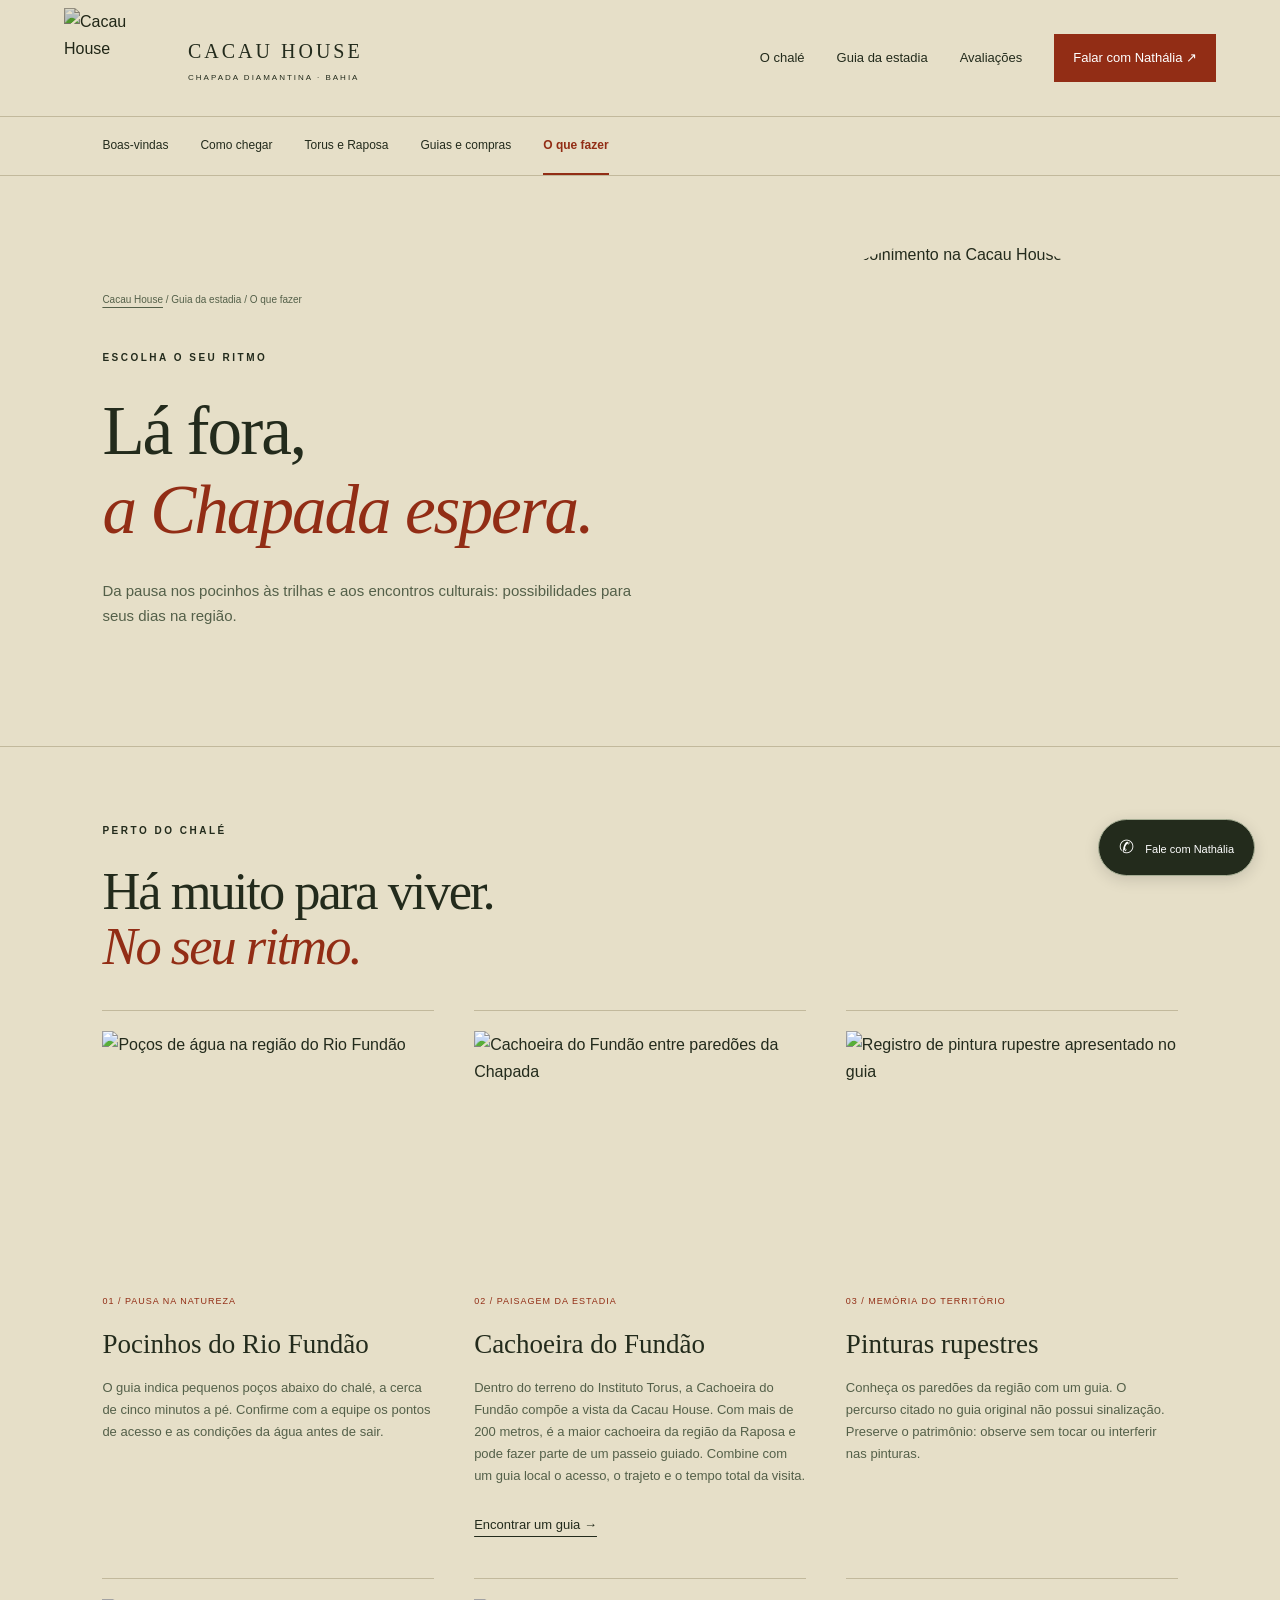
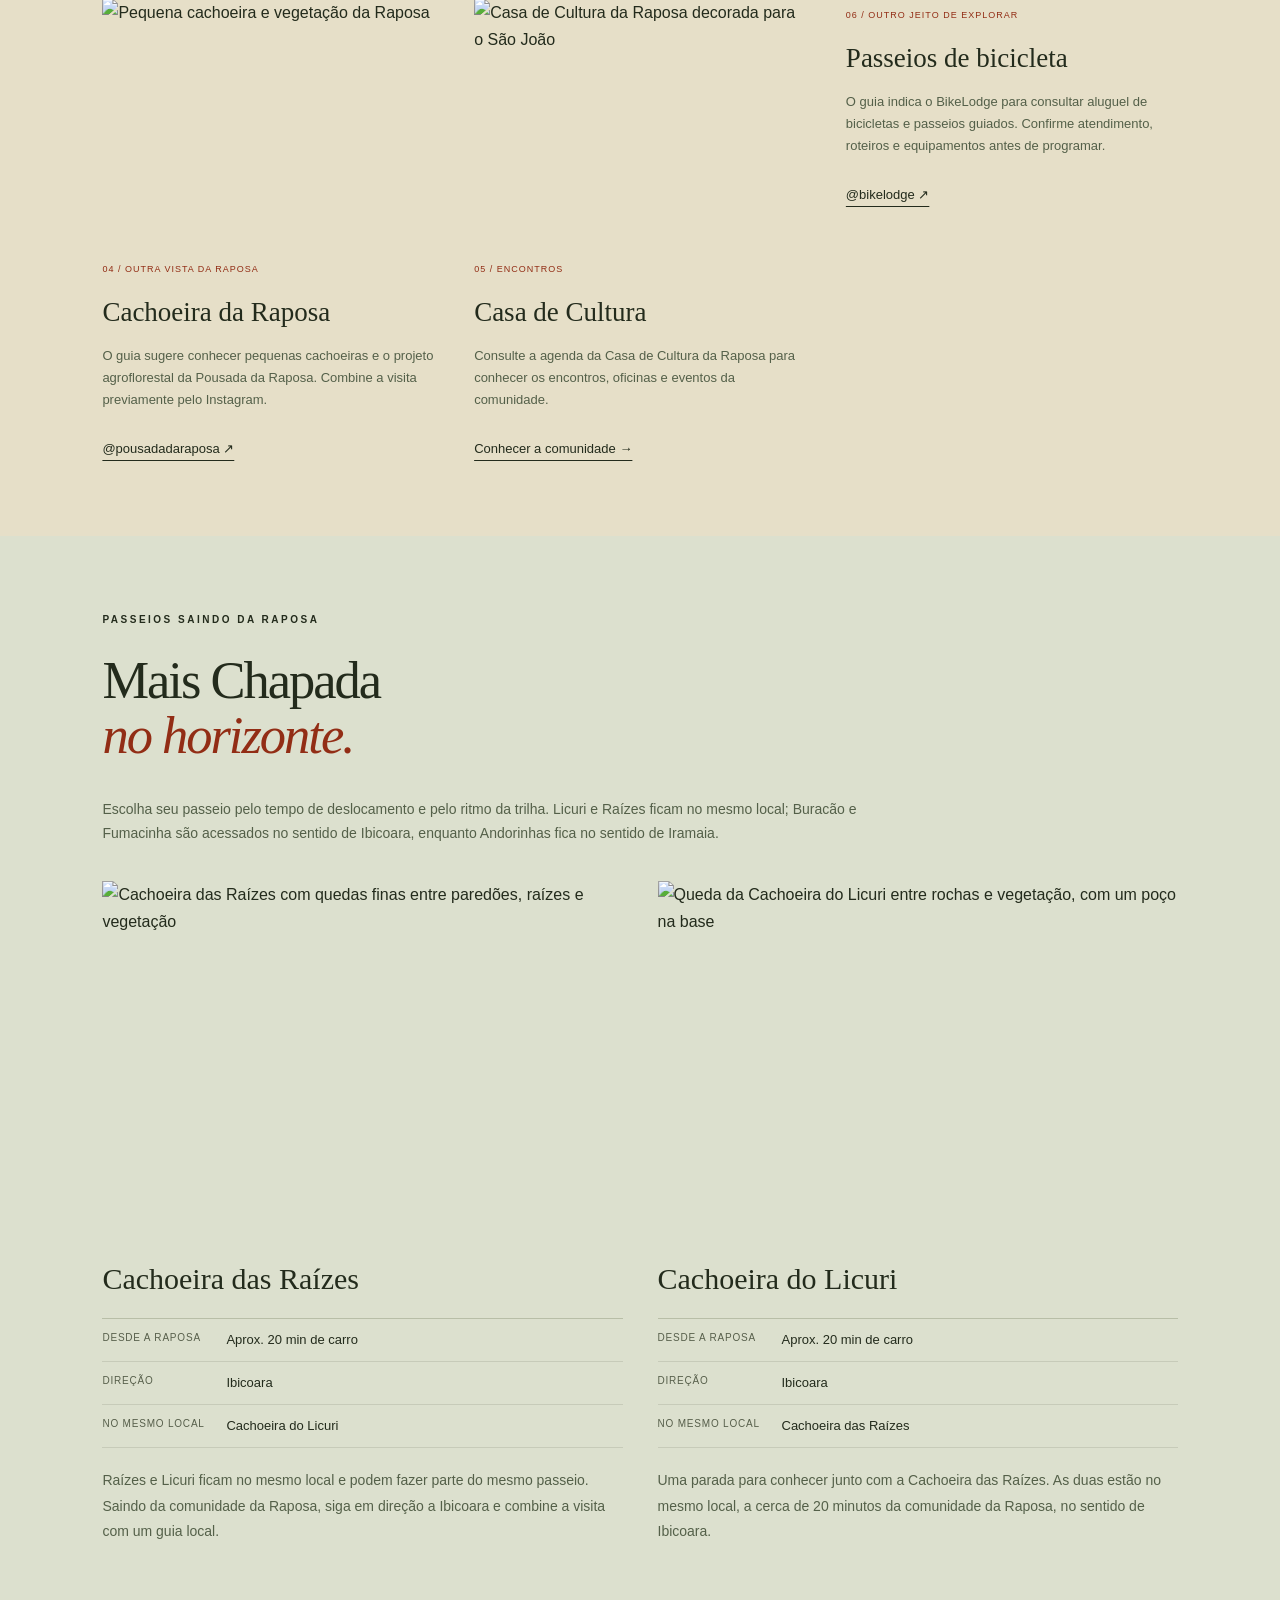
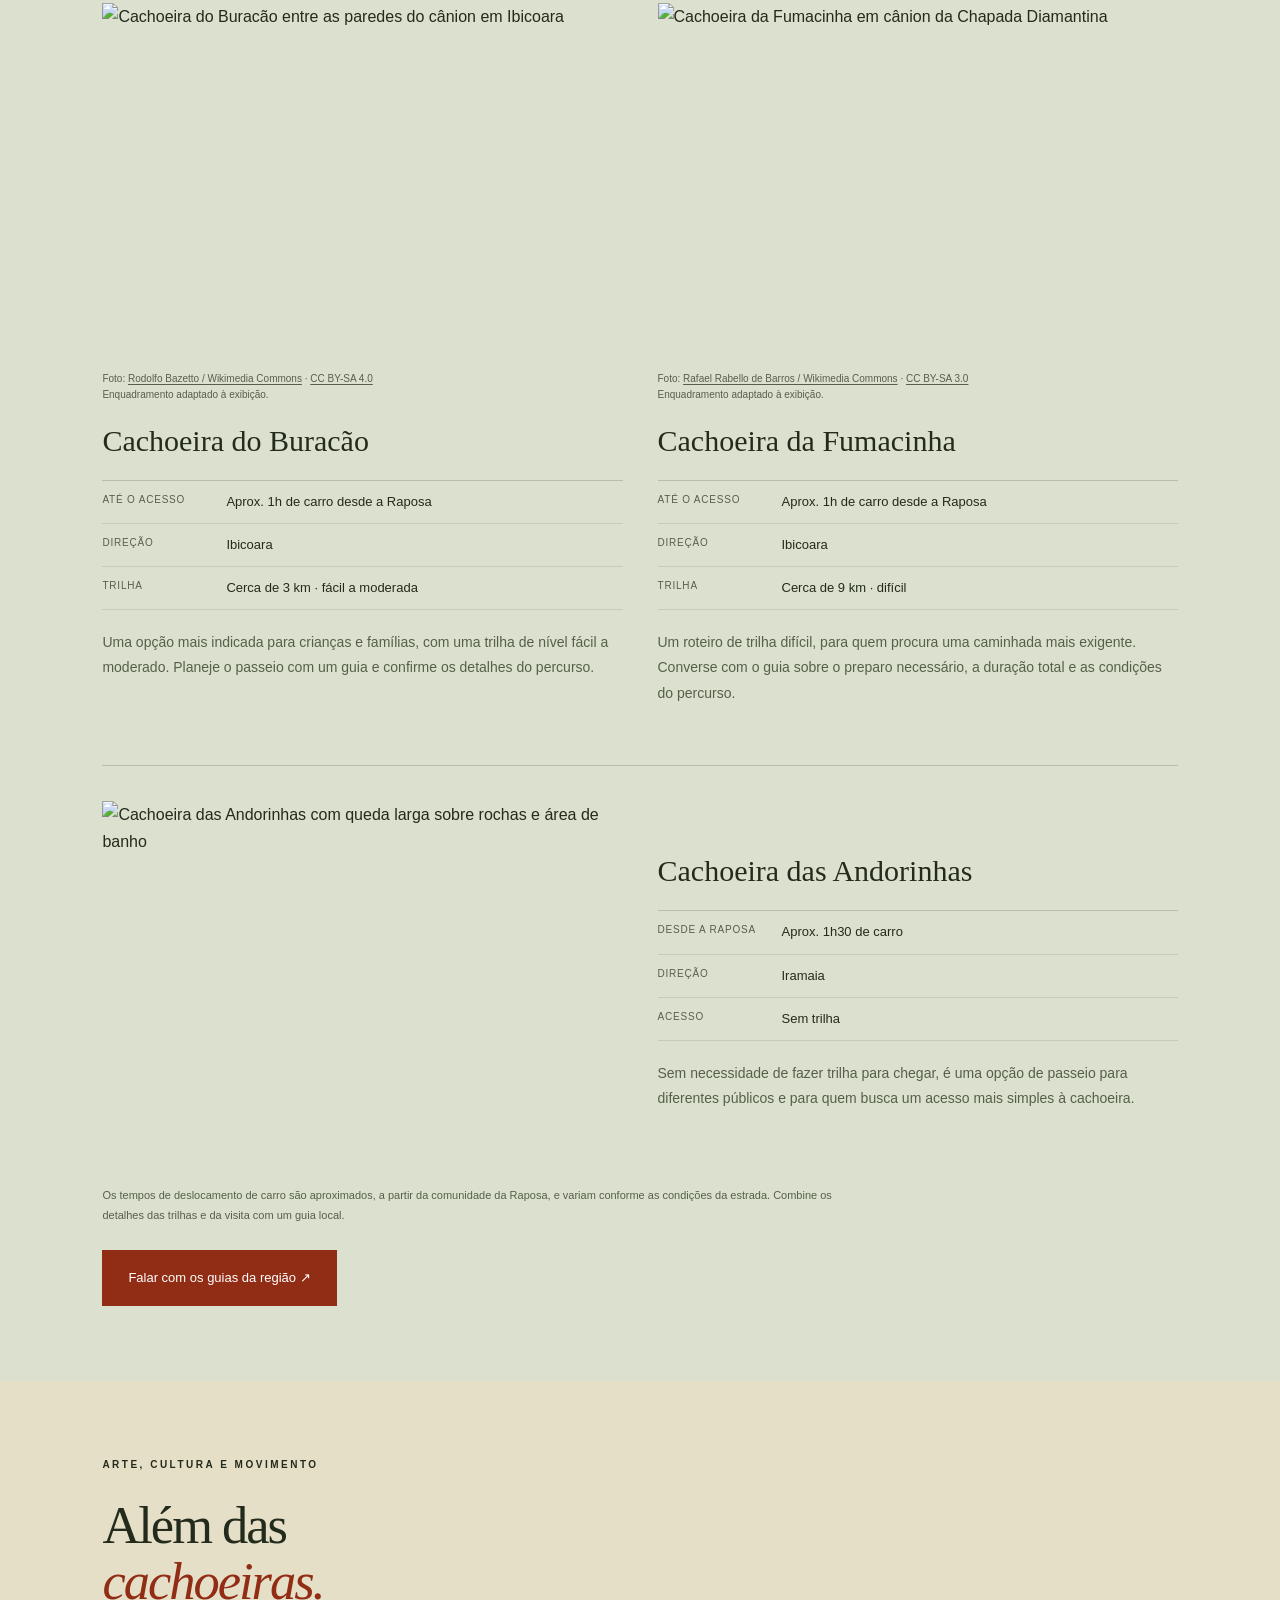
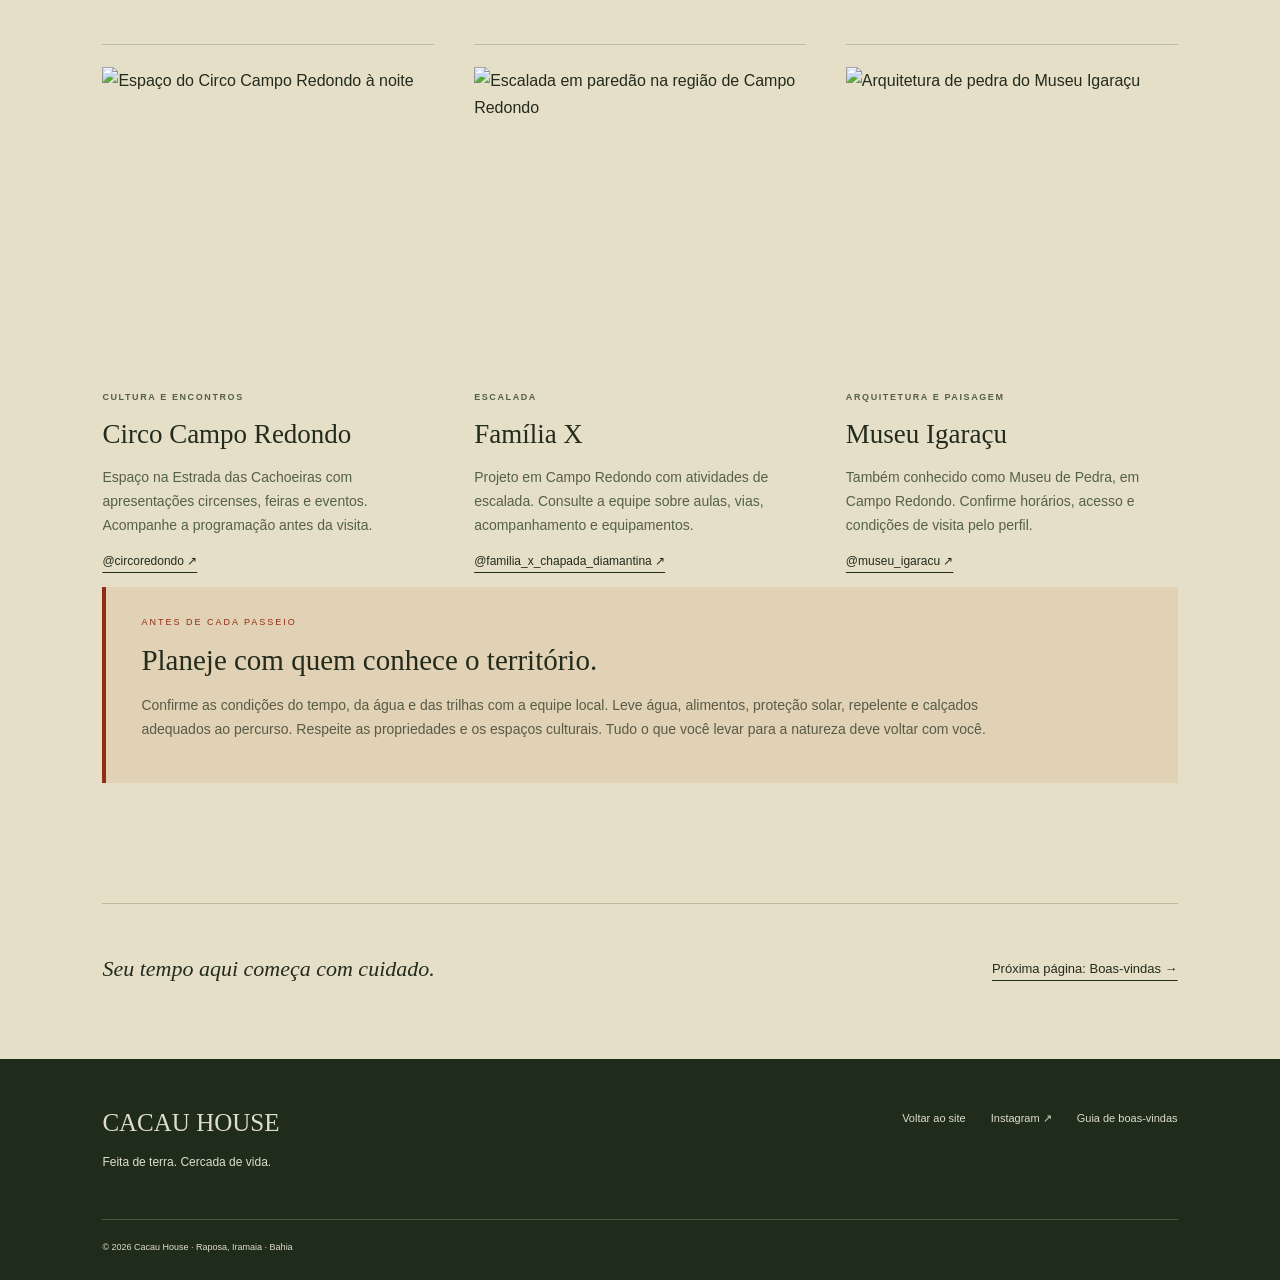
==== arredores.html @ e2e785f1 "Add files via upload" ====
<!doctype html><html lang="pt-BR"><head><meta charset="utf-8"><meta name="viewport" content="width=device-width,initial-scale=1"><meta name="theme-color" content="#202c1b"><meta name="description" content="Da pausa nos pocinhos às trilhas e aos encontros culturais: possibilidades para seus dias na região."><title>O que fazer · Guia Cacau House</title><link rel="icon" href="assets/logo.png"><link rel="stylesheet" href="style.css?v=14"><link rel="stylesheet" href="mobile.css?v=1"></head><body class="guide-page"><a class="skip" href="#conteudo">Pular para o conteúdo</a><header><a href="index.html" class="brand"><img src="assets/logo.png" alt="Cacau House"><span>CACAU HOUSE<small>CHAPADA DIAMANTINA · BAHIA</small></span></a><button class="menu" aria-label="Abrir menu" aria-expanded="false">☰</button><nav aria-label="Principal"><a href="index.html#chale">O chalé</a><a href="guia.html">Guia da estadia</a><a href="index.html#avaliacoes">Avaliações</a><a class="button small" href="https://wa.me/5511984110243" target="_blank" rel="noopener">Falar com Nathália ↗</a></nav></header><main id="conteudo"><div class="guide-tabs" aria-label="Páginas do guia"><nav aria-label="Guia de boas-vindas"><a href="guia.html">Boas-vindas</a><a href="como-chegar.html">Como chegar</a><a href="torus-e-raposa.html">Torus e Raposa</a><a href="contatos.html">Guias e compras</a><a href="arredores.html" aria-current="page">O que fazer</a></nav></div><section class="guide-hero with-photo"><div><a class="breadcrumb" href="index.html">Cacau House</a><span class="breadcrumb"> / Guia da estadia / O que fazer</span><p class="eyebrow">ESCOLHA O SEU RITMO</p><h1>Lá fora,<br><em>a Chapada espera.</em></h1><p class="guide-lead">Da pausa nos pocinhos às trilhas e aos encontros culturais: possibilidades para seus dias na região.</p></div><div class="guide-hero-photo"><img src="assets/landscape.jpg" alt="Paisagem e acolhimento na Cacau House"></div></section><section class="guide-section"><p class="eyebrow">PERTO DO CHALÉ</p><h2>Há muito para viver.<br><em>No seu ritmo.</em></h2><div class="guide-grid three"><article class="outing"><img class="card-photo" src="assets/pocinhos.jpg" alt="Poços de água na região do Rio Fundão" loading="lazy"><span>01 / PAUSA NA NATUREZA</span><h3>Pocinhos do Rio Fundão</h3><p>O guia indica pequenos poços abaixo do chalé, a cerca de cinco minutos a pé. Confirme com a equipe os pontos de acesso e as condições da água antes de sair.</p></article><article class="outing"><img class="card-photo" src="assets/landscape.jpg" alt="Cachoeira do Fundão entre paredões da Chapada" loading="lazy"><span>02 / PAISAGEM DA ESTADIA</span><h3>Cachoeira do Fundão</h3><p>Dentro do terreno do Instituto Torus, a Cachoeira do Fundão compõe a vista da Cacau House. Com mais de 200 metros, é a maior cachoeira da região da Raposa e pode fazer parte de um passeio guiado. Combine com um guia local o acesso, o trajeto e o tempo total da visita.</p><a class="text-link" href="contatos.html#guias">Encontrar um guia →</a></article><article class="outing"><img class="card-photo" src="assets/pinturas-rupestres.jpg" alt="Registro de pintura rupestre apresentado no guia" loading="lazy"><span>03 / MEMÓRIA DO TERRITÓRIO</span><h3>Pinturas rupestres</h3><p>Conheça os paredões da região com um guia. O percurso citado no guia original não possui sinalização. Preserve o patrimônio: observe sem tocar ou interferir nas pinturas.</p></article><article class="outing"><img class="card-photo" src="assets/cachoeira-raposa.jpg" alt="Pequena cachoeira e vegetação da Raposa" loading="lazy"><span>04 / OUTRA VISTA DA RAPOSA</span><h3>Cachoeira da Raposa</h3><p>O guia sugere conhecer pequenas cachoeiras e o projeto agroflorestal da Pousada da Raposa. Combine a visita previamente pelo Instagram.</p><a class="text-link" href="https://www.instagram.com/pousadadaraposa/" target="_blank" rel="noopener">@pousadadaraposa ↗</a></article><article class="outing"><img class="card-photo" src="assets/casa-de-cultura.png" alt="Casa de Cultura da Raposa decorada para o São João" loading="lazy"><span>05 / ENCONTROS</span><h3>Casa de Cultura</h3><p>Consulte a agenda da Casa de Cultura da Raposa para conhecer os encontros, oficinas e eventos da comunidade.</p><a class="text-link" href="torus-e-raposa.html">Conhecer a comunidade →</a></article><article class="outing"><span>06 / OUTRO JEITO DE EXPLORAR</span><h3>Passeios de bicicleta</h3><p>O guia indica o BikeLodge para consultar aluguel de bicicletas e passeios guiados. Confirme atendimento, roteiros e equipamentos antes de programar.</p><a class="text-link" href="https://www.instagram.com/bikelodge/" target="_blank" rel="noopener">@bikelodge ↗</a></article></div></section><section class="guide-section tinted" id="cachoeiras-regiao"><p class="eyebrow">PASSEIOS SAINDO DA RAPOSA</p><h2>Mais Chapada<br><em>no horizonte.</em></h2><p class="waterfall-intro">Escolha seu passeio pelo tempo de deslocamento e pelo ritmo da trilha. Licuri e Raízes ficam no mesmo local; Buracão e Fumacinha são acessados no sentido de Ibicoara, enquanto Andorinhas fica no sentido de Iramaia.</p><div class="guide-grid waterfall-grid"><article class="waterfall-card"><figure class="waterfall-photo"><img src="assets/cachoeira-raizes.jpg" alt="Cachoeira das Raízes com quedas finas entre paredões, raízes e vegetação" loading="lazy"></figure><div class="waterfall-copy"><h3>Cachoeira das Raízes</h3><dl class="waterfall-facts"><div><dt>Desde a Raposa</dt><dd>Aprox. 20 min de carro</dd></div><div><dt>Direção</dt><dd>Ibicoara</dd></div><div><dt>No mesmo local</dt><dd>Cachoeira do Licuri</dd></div></dl><p>Raízes e Licuri ficam no mesmo local e podem fazer parte do mesmo passeio. Saindo da comunidade da Raposa, siga em direção a Ibicoara e combine a visita com um guia local.</p></div></article><article class="waterfall-card"><figure class="waterfall-photo"><img src="assets/cachoeira-licuri.png" alt="Queda da Cachoeira do Licuri entre rochas e vegetação, com um poço na base" loading="lazy"></figure><div class="waterfall-copy"><h3>Cachoeira do Licuri</h3><dl class="waterfall-facts"><div><dt>Desde a Raposa</dt><dd>Aprox. 20 min de carro</dd></div><div><dt>Direção</dt><dd>Ibicoara</dd></div><div><dt>No mesmo local</dt><dd>Cachoeira das Raízes</dd></div></dl><p>Uma parada para conhecer junto com a Cachoeira das Raízes. As duas estão no mesmo local, a cerca de 20 minutos da comunidade da Raposa, no sentido de Ibicoara.</p></div></article><article class="waterfall-card"><figure class="waterfall-photo"><img src="assets/cachoeira-buracao.jpg" alt="Cachoeira do Buracão entre as paredes do cânion em Ibicoara" loading="lazy"><figcaption>Foto: <a href="https://commons.wikimedia.org/wiki/File:Cachoeira_do_Burac%C3%A3o_-_Chapada_Diamantina.jpg" target="_blank" rel="noopener">Rodolfo Bazetto / Wikimedia Commons</a> · <a href="https://creativecommons.org/licenses/by-sa/4.0/" target="_blank" rel="noopener">CC BY-SA 4.0</a><span>Enquadramento adaptado à exibição.</span></figcaption></figure><div class="waterfall-copy"><h3>Cachoeira do Buracão</h3><dl class="waterfall-facts"><div><dt>Até o acesso</dt><dd>Aprox. 1h de carro desde a Raposa</dd></div><div><dt>Direção</dt><dd>Ibicoara</dd></div><div><dt>Trilha</dt><dd>Cerca de 3 km · fácil a moderada</dd></div></dl><p>Uma opção mais indicada para crianças e famílias, com uma trilha de nível fácil a moderado. Planeje o passeio com um guia e confirme os detalhes do percurso.</p></div></article><article class="waterfall-card"><figure class="waterfall-photo"><img src="assets/cachoeira-fumacinha.jpg" alt="Cachoeira da Fumacinha em cânion da Chapada Diamantina" loading="lazy"><figcaption>Foto: <a href="https://commons.wikimedia.org/wiki/File:Cachoeira_da_Fumacinha.JPG" target="_blank" rel="noopener">Rafael Rabello de Barros / Wikimedia Commons</a> · <a href="https://creativecommons.org/licenses/by-sa/3.0/" target="_blank" rel="noopener">CC BY-SA 3.0</a><span>Enquadramento adaptado à exibição.</span></figcaption></figure><div class="waterfall-copy"><h3>Cachoeira da Fumacinha</h3><dl class="waterfall-facts"><div><dt>Até o acesso</dt><dd>Aprox. 1h de carro desde a Raposa</dd></div><div><dt>Direção</dt><dd>Ibicoara</dd></div><div><dt>Trilha</dt><dd>Cerca de 9 km · difícil</dd></div></dl><p>Um roteiro de trilha difícil, para quem procura uma caminhada mais exigente. Converse com o guia sobre o preparo necessário, a duração total e as condições do percurso.</p></div></article><article class="waterfall-card featured-waterfall"><figure class="waterfall-photo"><img src="assets/cachoeira-andorinhas.png" alt="Cachoeira das Andorinhas com queda larga sobre rochas e área de banho" loading="lazy"></figure><div class="waterfall-copy"><h3>Cachoeira das Andorinhas</h3><dl class="waterfall-facts"><div><dt>Desde a Raposa</dt><dd>Aprox. 1h30 de carro</dd></div><div><dt>Direção</dt><dd>Iramaia</dd></div><div><dt>Acesso</dt><dd>Sem trilha</dd></div></dl><p>Sem necessidade de fazer trilha para chegar, é uma opção de passeio para diferentes públicos e para quem busca um acesso mais simples à cachoeira.</p></div></article></div><p class="source-note">Os tempos de deslocamento de carro são aproximados, a partir da comunidade da Raposa, e variam conforme as condições da estrada. Combine os detalhes das trilhas e da visita com um guia local.</p><a class="button" href="contatos.html#guias">Falar com os guias da região ↗</a></section><section class="guide-section"><p class="eyebrow">ARTE, CULTURA E MOVIMENTO</p><h2>Além das<br><em>cachoeiras.</em></h2><div class="guide-grid three"><article class="contact-card"><img class="card-photo" src="assets/circo.png" alt="Espaço do Circo Campo Redondo à noite" loading="lazy"><p class="eyebrow">CULTURA E ENCONTROS</p><h3>Circo Campo Redondo</h3><p>Espaço na Estrada das Cachoeiras com apresentações circenses, feiras e eventos. Acompanhe a programação antes da visita.</p><a class="text-link" href="https://www.instagram.com/circoredondo/" target="_blank" rel="noopener">@circoredondo ↗</a></article><article class="contact-card"><img class="card-photo" src="assets/escalada.png" alt="Escalada em paredão na região de Campo Redondo" loading="lazy"><p class="eyebrow">ESCALADA</p><h3>Família X</h3><p>Projeto em Campo Redondo com atividades de escalada. Consulte a equipe sobre aulas, vias, acompanhamento e equipamentos.</p><a class="text-link" href="https://www.instagram.com/familia_x_chapada_diamantina/" target="_blank" rel="noopener">@familia_x_chapada_diamantina ↗</a></article><article class="contact-card"><img class="card-photo" src="assets/museu.png" alt="Arquitetura de pedra do Museu Igaraçu" loading="lazy"><p class="eyebrow">ARQUITETURA E PAISAGEM</p><h3>Museu Igaraçu</h3><p>Também conhecido como Museu de Pedra, em Campo Redondo. Confirme horários, acesso e condições de visita pelo perfil.</p><a class="text-link" href="https://www.instagram.com/museu_igaracu/" target="_blank" rel="noopener">@museu_igaracu ↗</a></article></div><div class="important-note"><span>ANTES DE CADA PASSEIO</span><h3>Planeje com quem conhece o território.</h3><p>Confirme as condições do tempo, da água e das trilhas com a equipe local. Leve água, alimentos, proteção solar, repelente e calçados adequados ao percurso. Respeite as propriedades e os espaços culturais. Tudo o que você levar para a natureza deve voltar com você.</p></div></section><section class="guide-end"><p>Seu tempo aqui começa com cuidado.</p><a class="text-link" href="guia.html">Próxima página: Boas-vindas →</a></section></main><footer><div><b>CACAU HOUSE</b><p>Feita de terra. Cercada de vida.</p></div><div><a href="index.html">Voltar ao site</a><a href="https://www.instagram.com/chalecacauhouse/" target="_blank" rel="noopener">Instagram ↗</a><a href="guia.html">Guia de boas-vindas</a></div><small>© 2026 Cacau House · Raposa, Iramaia · Bahia</small></footer><a class="floating whatsapp" href="https://wa.me/5511984110243" target="_blank" rel="noopener" aria-label="Falar com Nathália no WhatsApp">✆ <span>Fale com Nathália</span></a><script src="script.js?v=4"></script></body></html>
---- style.css ----
:root{--cream:#e6dfc8;--ink:#232b1c;--rust:#922d15;--olive:#575f4b;--line:#c2b99c;--terracotta:#a25237;--leaf:#575f4b;--gold:#777052;--font-body:Arial,Helvetica,sans-serif;--font-display:Georgia,'Times New Roman',serif}*{box-sizing:border-box}html{scroll-behavior:smooth;scroll-padding-top:100px}body{margin:0;background:var(--cream);color:var(--ink);font-family:var(--font-body);font-size:16px;line-height:1.7}a{color:inherit}button,a{-webkit-tap-highlight-color:transparent}a:focus-visible,button:focus-visible,summary:focus-visible{outline:3px solid #c28b42;outline-offset:5px}.skip{position:fixed;top:-100px;z-index:100;background:white;padding:12px}.skip:focus{top:0}header{height:100px;display:flex;align-items:center;justify-content:space-between;padding:12px 5%;background:var(--cream);position:relative;z-index:10}.brand{text-decoration:none;display:flex;align-items:center;gap:12px}.brand img{width:66px;height:72px;object-fit:contain;mix-blend-mode:multiply}.brand span{font-family:var(--font-display);letter-spacing:3px;font-size:20px}.brand small{display:block;font:8px Arial;letter-spacing:2px;margin-top:5px}nav{display:flex;align-items:center;gap:32px}nav a{text-decoration:none;font-size:13px}.button{display:inline-flex;align-items:center;justify-content:center;gap:25px;background:var(--rust);color:white;text-decoration:none;border:1px solid transparent;padding:16px 25px;font-size:13px;transition:background .2s,transform .2s}.button:hover{transform:translateY(-2px);background:#7e3121}.small{padding:12px 18px}.cream{background:var(--cream);color:var(--ink)}.cream:hover{background:white}.menu{display:none}.hero{position:relative;min-height:690px;height:calc(100svh - 100px);max-height:1000px;color:var(--cream);display:flex;align-items:center;background:var(--ink)}.hero-photo{position:absolute;width:100%;height:100%;object-fit:cover}.hero:after{content:'';position:absolute;inset:0;background:linear-gradient(90deg,rgba(17,26,16,.8),rgba(17,26,16,.25) 65%),linear-gradient(0deg,rgba(17,26,16,.5),transparent 30%)}.hero-content{position:relative;z-index:1;margin:0 8%;padding-bottom:35px}.eyebrow{font-size:10px;letter-spacing:2.5px;font-weight:600;margin:0 0 25px}h1,h2{font-family:var(--font-display);font-weight:400;line-height:1.05;letter-spacing:-2px;margin:0 0 28px}h1{font-size:clamp(64px,7.5vw,116px)}h2{font-size:clamp(40px,4.1vw,65px)}h1 em,h2 em{font-weight:400}h1 em{color:#e2c49c}h2 em{color:var(--rust)}.hero-content>p:not(.eyebrow){font-size:16px;line-height:1.7;margin:0 0 30px}.hero-bottom{position:absolute;bottom:22px;left:5%;right:5%;display:flex;justify-content:space-between;align-items:center;z-index:2;font-size:10px;letter-spacing:2px}.hero-bottom a{font-size:13px;text-decoration:none;letter-spacing:.3px}.intro-strip{display:flex;justify-content:center;gap:45px;align-items:center;padding:25px 20px;border-bottom:1px solid var(--line);font-size:12px;letter-spacing:1px}.intro-strip i{width:4px;height:4px;border-radius:50%;background:var(--rust)}.section{padding:105px 8%}.story{display:grid;grid-template-columns:1fr 1fr;gap:12%;align-items:center}.story p:not(.eyebrow){max-width:480px;font-size:14px;color:#546049}.text-link{display:inline-block;font-size:13px;text-underline-offset:7px;margin-top:14px}figure{margin:0}.arch img{display:block;width:100%;height:500px;object-fit:cover;border-radius:220px 220px 0 0}.arch figcaption{font-size:11px;text-align:right;margin-top:14px;font-style:italic}.comfort{padding-top:35px}.section-top{display:flex;justify-content:space-between;align-items:end;gap:30px;margin-bottom:45px}.section-top h2{margin-bottom:0}.section-top>p{font-size:13px;color:#546049}.amenities{display:grid;grid-template-columns:repeat(4,1fr);gap:32px;border-top:1px solid var(--line);padding-top:30px;margin-bottom:45px}.amenities article>span{font-size:9px;letter-spacing:2px;color:var(--rust)}h3{font-family:var(--font-display);font-weight:400;font-size:23px;line-height:1.3;margin:15px 0}.amenities p{font-size:13px;color:#546049}.gallery{display:grid;grid-template-columns:1.3fr 1fr 1fr;gap:17px}.photo{padding:0;border:0;background:none;text-align:left;color:var(--ink);cursor:pointer;overflow:hidden}.photo img{width:100%;height:340px;object-fit:cover;display:block;transition:transform .4s}.photo:hover img{transform:scale(1.03)}.photo span{display:block;font:11px Arial;padding-top:12px}.experience{display:grid;grid-template-columns:1fr 1fr;background:var(--ink);color:var(--cream)}.experience-image img{height:100%;width:100%;min-height:700px;object-fit:cover}.experience-copy{padding:80px 14%}.experience h2 em{color:#cfb08a}.experience-copy>p:not(.eyebrow){font-size:14px;color:#d5d7c9}.experience-item{display:flex;gap:20px;border-top:1px solid #59604b;padding-top:15px;margin-top:22px}.experience-item>span{font-size:10px;color:#c4b38d;padding-top:17px}.experience-item h3{font-size:21px}.experience-item p{font-size:12px;color:#d5d7c9;line-height:1.7;margin-bottom:0}.video-section{display:grid;grid-template-columns:1fr 1fr;gap:13%;align-items:center}.video-section p:not(.eyebrow){font-size:14px;color:#546049}.instagram-card{border-top:1px solid var(--line);margin-top:45px;padding-top:25px}.instagram-card span{font-size:9px;letter-spacing:2px;display:block}.instagram-card a{font-family:var(--font-display);font-size:24px;text-decoration:none}.video-frame{background:#d9d2bc;padding:20px}.video-frame iframe{display:block;border:0;background:white;width:100%;height:600px}.video-frame>p{font-size:11px!important;line-height:1.5;margin-bottom:0}.reviews{background:#dce0ce}.rating{display:flex;gap:20px;align-items:center}.rating strong{font-family:var(--font-display);font-size:70px;font-weight:400;line-height:1}.rating strong span{font:16px Arial}.rating p{font-size:12px;color:var(--rust)}.rating p span{color:var(--ink);font-size:11px}.review-grid{display:grid;grid-template-columns:repeat(3,1fr);gap:35px}.review-grid article{padding:25px 0;border-top:1px solid #b5bba3}.stars{font-size:13px;letter-spacing:3px;color:var(--rust)}.review-grid h3{margin-bottom:2px}.review-grid small{font-size:9px;letter-spacing:1px;color:#546049}.review-grid p,.review-grid blockquote{font-size:14px;margin:20px 0;line-height:1.9}.reviews-bottom{display:flex;justify-content:space-between;gap:20px;align-items:center}.reviews-bottom small{font-size:10px;color:#546049}.arrival{display:grid;grid-template-columns:1fr 1fr;gap:12%}.arrival>div>p:not(.eyebrow){font-size:14px;max-width:380px;color:#546049}details{border-bottom:1px solid var(--line);padding:20px 0}summary{cursor:pointer;font-family:var(--font-display);font-size:21px}details p{font-size:13px;color:#546049}.booking{text-align:center;padding:90px 8%;background:var(--rust);color:var(--cream);position:relative}.booking h2{font-size:80px}.booking h2 em{color:#e8c8a4}.booking>p:not(.eyebrow){font-size:14px;margin-bottom:30px}.phone{display:block;font-size:12px;margin-top:14px}.airbnb{margin:35px auto 0;border-top:1px solid #bd7561;padding-top:22px;max-width:650px}.airbnb p{font-size:12px;margin:0}.airbnb>a{font-size:14px;text-underline-offset:5px}.airbnb .full-url{display:block;font-size:10px;overflow-wrap:anywhere;line-height:1.7;margin-top:15px;opacity:.8}footer{background:#202c1b;color:#dddccd;padding:50px 8% 25px;display:grid;grid-template-columns:1fr 1fr;gap:20px}footer b{font:25px Georgia;letter-spacing:3px}footer p{font-size:12px}footer>div+div{display:flex;justify-content:end;gap:25px;align-items:start}footer a{font-size:11px;text-decoration:none}footer>small{grid-column:1/-1;font-size:9px;border-top:1px solid #505845;padding-top:20px;margin-top:15px}.floating{position:fixed;right:25px;bottom:24px;z-index:20;background:var(--ink);color:white;border:1px solid #a5ad93;border-radius:50px;padding:12px 20px;text-decoration:none;font-size:18px;box-shadow:0 4px 15px #0002}.floating span{font-size:11px;margin-left:6px}dialog{border:0;padding:0;background:transparent;max-width:92vw;max-height:92vh}dialog::backdrop{background:#152014e8}dialog img{display:block;max-width:90vw;max-height:85vh;object-fit:contain}dialog button{position:fixed;top:20px;right:25px;font-size:34px;border:0;background:white;border-radius:50%;width:45px;height:45px;cursor:pointer}@media(min-width:1600px){.section{padding-left:max(8%,calc((100vw - 1350px)/2));padding-right:max(8%,calc((100vw - 1350px)/2))}}@media(max-width:850px){header{height:85px}.brand img{width:48px;height:55px}.brand span{font-size:16px}.brand small{font-size:7px}.menu{display:block;border:1px solid var(--line);background:transparent;font-size:20px;padding:4px 12px;color:var(--ink)}nav{display:none;position:absolute;top:85px;left:0;right:0;background:var(--cream);padding:25px 6%;box-shadow:0 10px 10px #0001}nav.open{display:flex;flex-direction:column;align-items:stretch;gap:22px}.hero{min-height:650px;height:calc(92svh - 85px)}.hero-content{margin:0 7%}h1{font-size:76px}.hero-bottom>span{font-size:8px;letter-spacing:1px}.hero-bottom a{font-size:11px}.intro-strip{gap:14px;font-size:10px;letter-spacing:0}.section{padding:65px 7%}.story{gap:40px;grid-template-columns:1fr}.arch{max-width:500px;width:100%;justify-self:center}.arch img{height:430px}.section-top{align-items:start;flex-direction:column;gap:15px;margin-bottom:30px}.amenities{grid-template-columns:1fr 1fr;gap:22px}.gallery{grid-template-columns:1fr 1fr}.gallery .photo:first-child{grid-column:1/-1}.photo img{height:240px}.experience{grid-template-columns:1fr}.experience-image img{height:400px;min-height:0;display:block}.experience-copy{padding:60px 7%}.video-section{grid-template-columns:1fr;gap:35px}.video-frame{max-width:440px;width:100%;justify-self:center}.review-grid{grid-template-columns:1fr;gap:0}.review-grid article{padding:23px 0}.reviews-bottom{flex-direction:column;align-items:start}.arrival{grid-template-columns:1fr;gap:25px}.booking{padding:65px 7%}.booking h2{font-size:58px}.booking .button{font-size:12px;padding:16px 18px}footer{grid-template-columns:1fr;padding:45px 7% 80px}footer>div+div{justify-content:start;flex-wrap:wrap}.floating{right:15px;bottom:15px}.rating strong{font-size:60px}}@media(prefers-reduced-motion:reduce){html{scroll-behavior:auto}*,*:after{transition:none!important}}
/* Integrated guest guide */
.guide-tabs{border-top:1px solid var(--line);border-bottom:1px solid var(--line);padding:0 8%;background:var(--cream)}.guide-tabs nav{display:flex;gap:32px;overflow-x:auto;white-space:nowrap}.guide-tabs a{padding:18px 0;border-bottom:2px solid transparent;font-size:12px}.guide-tabs a[aria-current=page]{border-color:var(--rust);color:var(--rust);font-weight:bold}.guide-hero{padding:65px 8% 75px;border-bottom:1px solid var(--line)}.guide-hero.with-photo{display:grid;grid-template-columns:1.3fr 1fr;gap:8%;align-items:center}.breadcrumb{font-size:10px;text-underline-offset:4px;color:#546049}.guide-hero .eyebrow{margin-top:38px}.guide-hero h1{font-size:clamp(48px,5.4vw,82px)}.guide-hero h1 em{color:var(--rust)}.guide-lead{max-width:570px;font-size:15px;color:#546049;margin-bottom:0}.guide-hero-photo img{width:100%;height:430px;object-fit:cover;border-radius:200px 200px 0 0;display:block}.guide-section{padding:75px 8%}.guide-section>h2{margin-bottom:35px}.guide-section>p:not(.eyebrow){font-size:14px;max-width:760px;color:#546049}.guide-grid{display:grid;grid-template-columns:1fr 1fr;gap:40px}.guide-grid.three{grid-template-columns:repeat(3,1fr)}.guide-grid p{font-size:14px;color:#546049}.guide-grid h3{font-size:27px}.guide-grid ul{padding-left:20px;font-size:14px;color:#546049;line-height:1.9}.guide-grid li+li{margin-top:8px}.tinted{background:#dce0ce}.contact-card{border-top:1px solid #b8bea7;padding-top:22px;padding-bottom:15px;min-width:0}.contact-card .eyebrow{font-size:9px;letter-spacing:1.6px;margin-bottom:12px}.contact-card h3{margin:8px 0 14px}.contact-card .text-link{display:block;width:fit-content;overflow-wrap:anywhere;font-size:12px;margin-top:10px}.contact-number{font-size:11px;color:#546049;display:block;margin-top:8px}.quick-facts{display:grid;grid-template-columns:repeat(3,1fr);gap:30px;border-top:1px solid var(--line);margin-top:35px;padding-top:30px}.quick-facts span{font-size:9px;letter-spacing:2px;color:var(--rust);display:block}.quick-facts strong{font-family:var(--font-display);font-size:26px;font-weight:400;display:block;margin-top:8px}.quick-facts p{font-size:12px;color:#546049}.house-rules{margin-top:35px;border-top:1px solid #b8bea7;padding-top:20px;max-width:850px}.house-rules ul{font-size:14px;padding-left:20px;line-height:2;color:#546049}.important-note{background:#e1d1b5;border-left:4px solid var(--rust);padding:28px 35px;margin:0 0 45px;max-width:100%}.important-note>span{display:block;font-size:9px;letter-spacing:2px;color:var(--rust)}.important-note h3{font-size:29px;margin:12px 0}.important-note p{font-size:14px;color:#585b48;max-width:900px}.organic-intro{max-width:850px;margin-bottom:35px}.organic-intro p{font-size:14px;color:#546049}.compost-card{border-top:2px solid var(--olive);padding:25px 25px 15px;background:#dce0ce}.compost-card.no{border-color:var(--rust);background:#e1d1b5}.compost-card .eyebrow{margin-bottom:10px}.checkout-list{padding-left:23px;max-width:800px;line-height:2;font-size:14px;margin-bottom:30px}.checkout-list li+li{margin-top:12px}.guide-end{margin:0 8%;border-top:1px solid var(--line);padding:30px 0 55px;display:flex;justify-content:space-between;align-items:center;gap:25px}.guide-end p{font:italic 22px Georgia}.guide-end .text-link{margin:0}.guide-inline-photo{width:100%;height:450px;object-fit:cover;border-radius:180px 180px 0 0}.guide-grid:has(.guide-inline-photo){align-items:center;margin-bottom:45px}.routes article{border-top:1px solid var(--line);padding-top:25px}.routes strong{font-size:13px;font-weight:400;color:var(--rust)}.source-note{font-size:11px!important;color:#546049!important;line-height:1.8;margin:25px 0}.local-products{border-top:1px solid var(--line);padding-top:20px;margin-top:35px}.local-products p{font-size:14px;color:#546049;max-width:800px}.outing{border-top:1px solid var(--line);padding-top:20px}.outing>span{font-size:9px;letter-spacing:1px;color:var(--rust)}.outing p{font-size:13px}.guide-home{padding:70px 8%;background:#dce0ce;text-align:center}.guide-home>p:not(.eyebrow){font-size:14px;color:#546049}.guide-home h2{margin-bottom:20px}.guide-home .button{margin-top:15px}.guide-home-links{display:flex;gap:30px;justify-content:center;flex-wrap:wrap;margin-top:35px}.guide-home-links a{font-size:12px;text-underline-offset:5px}@media(max-width:1050px){header nav{gap:20px}.guide-tabs{padding-left:7%;padding-right:7%}.guide-tabs nav{gap:24px}.guide-grid.three{gap:25px}.guide-hero.with-photo{gap:5%}.guide-hero h1{font-size:60px}}@media(max-width:850px){.guide-tabs{padding:0 7%}.guide-tabs nav{position:static;display:flex;flex-direction:row;align-items:center;padding:0;background:none;box-shadow:none;gap:23px}.guide-tabs a{font-size:11px;padding:14px 0}.guide-hero,.guide-section{padding:50px 7%}.guide-hero.with-photo{grid-template-columns:1fr;gap:30px}.guide-hero h1{font-size:55px}.guide-hero .eyebrow{font-size:9px;letter-spacing:2px;margin-top:25px}.guide-hero-photo{max-width:520px;width:100%;justify-self:center}.guide-hero-photo img{height:340px}.guide-grid,.guide-grid.three{grid-template-columns:1fr;gap:25px}.guide-grid h3{font-size:25px}.quick-facts{grid-template-columns:1fr;gap:10px}.quick-facts>div{border-bottom:1px solid var(--line);padding-bottom:10px}.important-note{padding:23px;margin-bottom:35px}.important-note h3{font-size:27px}.compost-card{padding:22px}.guide-end{flex-direction:column;align-items:start;margin:0 7%;gap:5px}.guide-end p{font-size:20px}.guide-home{padding:55px 7%}.guide-home-links{gap:15px 25px}.guide-inline-photo{height:380px;max-width:500px;justify-self:center}.guide-grid:has(.guide-inline-photo){gap:30px}}
/* Chalet photograph and source-guide imagery */
.hero{background:var(--cream);color:var(--ink);min-height:730px;height:calc(100svh - 100px);max-height:950px}.hero-photo{left:auto;right:0;width:54%;height:100%;object-fit:cover;object-position:center 55%}.hero:after{left:auto;right:0;width:54%;background:linear-gradient(0deg,rgba(32,44,27,.3),transparent 35%)}.hero-content{margin-left:6%;margin-right:0;width:38%;padding:10px 0 65px}.hero h1{font-size:clamp(62px,6.4vw,98px);letter-spacing:-3px}.hero h1 em{color:var(--rust)}.hero-content .eyebrow{font-size:9px;letter-spacing:1.6px}.hero-content>p:not(.eyebrow){font-size:14px}.hero .button{background:var(--rust);color:var(--cream)}.hero .button:hover{background:#7b2512}.hero-bottom{left:6%;right:4%}.hero-bottom>span{font-size:8px;letter-spacing:1.4px}.hero-bottom>a{color:var(--cream);background:var(--ink);padding:8px 15px}.contact-card .card-photo{display:block;width:100%;height:260px;object-fit:cover;object-position:center 30%;margin:0 0 23px}.guide-page:not(:has(#guias)) .contact-card .card-photo{height:300px}.outing .card-photo{width:100%;height:230px;object-fit:cover;display:block;margin:0 0 24px}.guide-grid>article:not(.contact-card):not(.outing)>.card-photo{display:block;width:100%;height:255px;object-fit:cover;margin-bottom:24px}.community-photo{width:100%;height:260px;object-fit:cover;display:block;margin-bottom:25px}.product-photos{display:flex;gap:15px;float:right;margin-left:30px}.product-photos img{width:135px;height:165px;object-fit:cover}.local-products:after{content:'';display:block;clear:both}.guide-page .house-rules{margin-top:0;border:0;padding-top:0}.guide-page .guide-hero:not(.with-photo){background:var(--cream);padding-top:45px;padding-bottom:50px}.guide-page .guide-hero:not(.with-photo) h1{font-size:65px}.guide-page .guide-hero:not(.with-photo) .guide-lead{max-width:750px}@media(max-width:1050px) and (min-width:851px){.hero h1{font-size:76px}.hero-content{width:40%;margin-left:4%}.hero-bottom{left:4%}.hero-bottom>span{max-width:35%;line-height:1.8}.contact-card .card-photo{height:230px}}@media(max-width:850px){.hero{display:flex;flex-direction:column;min-height:0;max-height:none;height:auto}.hero-content{order:0;width:100%;margin:0;padding:45px 7% 35px}.hero-photo{position:relative;left:auto;right:auto;width:100%;height:520px;order:1;object-position:center 55%}.hero:after{display:none}.hero h1{font-size:72px;letter-spacing:-2px}.hero .hero-content>p:not(.eyebrow){font-size:14px}.hero-bottom{position:relative;left:auto;right:auto;bottom:auto;order:2;width:100%;padding:18px 7%;gap:20px}.hero-bottom>span{font-size:8px;max-width:48%;line-height:1.7}.hero-bottom>a{font-size:10px;padding:8px 10px;white-space:nowrap}.contact-card .card-photo,.guide-page:not(:has(#guias)) .contact-card .card-photo{height:330px;max-width:100%;object-position:center 30%}.outing .card-photo,.guide-grid>article:not(.contact-card):not(.outing)>.card-photo{height:270px}.product-photos{float:none;margin:0 0 22px}.product-photos img{width:calc(50% - 8px);height:210px}.guide-page .guide-hero:not(.with-photo) h1{font-size:52px}.guide-page .guide-hero:not(.with-photo){padding-top:30px;padding-bottom:40px}.community-photo{height:260px}}@media(max-width:420px){.hero h1{font-size:62px}.hero-photo{height:470px}.contact-card .card-photo{height:300px}}

/* Official Cacau House typography and image credits */
h1,h2,h3,.brand span,footer b,.guide-end p{font-family:var(--font-display);font-style:normal;letter-spacing:0}h1 em,h2 em{font-style:normal}.brand span{font-size:24px;letter-spacing:1px}.brand small,.photo span,.button,nav a{font-family:var(--font-body)}.hero h1{font-size:clamp(58px,5.5vw,84px);letter-spacing:-1px;line-height:1.12}.guide-hero h1{line-height:1.15}h2{line-height:1.15}.waterfall-photo{margin:0 0 18px}.waterfall-photo img{display:block;width:100%;height:260px;object-fit:cover}.waterfall-photo figcaption{font-family:var(--font-body);font-size:10px;line-height:1.6;color:var(--olive);padding-top:8px}.waterfall-photo figcaption a{text-underline-offset:2px}.waterfall-photo figcaption span{display:block}.waterfall-card h3{margin-top:15px}.product-photos img:only-child{width:160px;height:200px;object-fit:cover}@media(max-width:850px){.hero h1{font-size:64px}.brand span{font-size:20px}.waterfall-photo img{height:300px}.product-photos img:only-child{width:180px;height:220px}}@media(max-width:420px){.hero h1{font-size:57px}.waterfall-photo img{height:260px}}
.guide-grid:has(>.waterfall-card){grid-template-columns:1fr 1fr}.guide-grid:has(>.waterfall-card)>article:not(.waterfall-card){grid-column:1/-1;border-top:1px solid var(--line);padding-top:20px;max-width:900px}@media(max-width:850px){.guide-grid:has(>.waterfall-card){grid-template-columns:1fr}}
/* Restore the original main headline typography. */
.hero h1{font-family:Georgia,'Times New Roman',serif;font-size:clamp(62px,6.4vw,98px);font-weight:400;letter-spacing:-3px;line-height:1.05}.hero h1 em{font-style:italic}.bioconstruction{border-top:1px solid var(--line)}.bioconstruction>.guide-grid{align-items:center;gap:8%}.bioconstruction h2{font-size:clamp(38px,3.8vw,58px)}.bioconstruction h3{margin-top:30px}.bioconstruction .video-frame{width:100%;max-width:480px;justify-self:center}@media(max-width:1050px) and (min-width:851px){.hero h1{font-size:76px}}@media(max-width:850px){.hero h1{font-size:72px;letter-spacing:-2px}.bioconstruction>.guide-grid{gap:35px}}@media(max-width:420px){.hero h1{font-size:62px}}

/* Original typography throughout the site and guest guide. */
body{font-family:Arial,Helvetica,sans-serif}h1,h2,h3,.brand span,footer b,.guide-end p,.instagram-card a,.rating strong,summary,.quick-facts strong{font-family:Georgia,'Times New Roman',serif}h1,h2{letter-spacing:-2px;line-height:1.05}h3{letter-spacing:0;line-height:1.3}h1 em,h2 em{font-style:italic}.brand span{font-size:20px;letter-spacing:3px}.brand small{font-family:Arial,Helvetica,sans-serif}.guide-end p{font-style:italic}.hero h1{letter-spacing:-3px}.hero h1 em{font-style:italic}@media(max-width:850px){.brand span{font-size:16px}.hero h1{letter-spacing:-2px}}

/* Slightly larger Cacau House logo across all pages. */
header{padding-top:8px;padding-bottom:8px}.brand img{width:84px;height:84px}@media(max-width:850px){.brand img{width:60px;height:64px}}
.contact-card img[src*="gabriel-melhorada"]{object-position:center top}

/* More prominent logo and the new host photograph. */
header{height:116px}.brand img{width:112px;height:100px}.hero{height:calc(100svh - 116px)}.contact-card img[src*="gabriel-por-do-sol"]{object-position:center 35%}@media(max-width:850px){header{height:96px}.brand img{width:80px;height:76px}header nav{top:96px}.hero{height:auto}}

.local-economy-note{max-width:850px;font-size:14px;color:var(--olive);margin:0 0 35px;border-left:3px solid var(--rust);padding:0 0 0 18px}

/* Expanded gallery of actual Cacau House rooms and verandas. */
.room-gallery-heading{border-top:1px solid var(--line);padding-top:30px;margin:0 0 25px}.room-gallery-heading h3{font-size:30px;margin:0 0 10px}.room-gallery-heading p{font-size:13px;color:var(--olive);margin:0}.gallery.room-gallery{grid-template-columns:repeat(3,minmax(0,1fr));gap:28px 20px}.room-gallery .photo{align-self:start}.room-gallery .photo img{height:380px}.room-gallery .photo span{line-height:1.6;padding-top:12px}.room-gallery .photo:first-child{grid-column:auto}@media(max-width:850px){.gallery.room-gallery{grid-template-columns:repeat(2,minmax(0,1fr));gap:25px 16px}.room-gallery .photo img{height:300px}.gallery.room-gallery .photo:first-child{grid-column:auto}}@media(max-width:520px){.room-gallery .photo img{height:220px}.room-gallery .photo span{font-size:10px}.room-gallery-heading h3{font-size:27px}}

/* Nearby waterfall outings with travel and trail information. */
.waterfall-intro{max-width:850px;font-size:14px;color:var(--olive);margin:0 0 35px}.guide-grid.waterfall-grid{grid-template-columns:repeat(2,minmax(0,1fr));gap:45px 35px}.waterfall-copy h3{font-size:30px;margin:15px 0 20px}.waterfall-facts{margin:0 0 20px;border-top:1px solid #b8bea7}.waterfall-facts>div{display:grid;grid-template-columns:110px 1fr;gap:14px;padding:10px 0;border-bottom:1px solid #c7cbb9}.waterfall-facts dt{font-size:10px;text-transform:uppercase;letter-spacing:.8px;color:var(--olive)}.waterfall-facts dd{margin:0;font-size:13px;color:var(--ink)}.guide-grid.waterfall-grid .waterfall-photo img{height:360px;object-position:center}.waterfall-copy>p{font-size:14px;line-height:1.8}.featured-waterfall{grid-column:1/-1;display:grid;grid-template-columns:1fr 1fr;gap:35px;align-items:center;padding-top:35px;border-top:1px solid #b8bea7}.featured-waterfall .waterfall-photo{margin:0}@media(max-width:850px){.guide-grid.waterfall-grid{grid-template-columns:1fr;gap:35px}.featured-waterfall{grid-template-columns:1fr;gap:15px}.guide-grid.waterfall-grid .waterfall-photo img{height:340px}.waterfall-copy h3{font-size:27px}.waterfall-facts>div{grid-template-columns:100px 1fr}}@media(max-width:420px){.guide-grid.waterfall-grid .waterfall-photo img{height:300px}}

/* Retratos das pessoas com enquadramento circular. */
.contact-card .card-photo.portrait-photo,.card-photo.portrait-photo{display:block;width:200px;height:200px;max-width:100%;aspect-ratio:1;border-radius:50%;object-fit:cover;object-position:center 35%;margin:0 0 24px;clip-path:circle(50%);}
.card-photo.portrait-photo[src*="gabriel"]{object-position:32% 44%}
@media(max-width:600px){.contact-card .card-photo.portrait-photo,.card-photo.portrait-photo{width:180px;height:180px}}

.guide-page img.card-photo.portrait-photo{width:200px!important;height:200px!important;border-radius:50%;clip-path:circle(50%)}
@media(max-width:600px){.guide-page img.card-photo.portrait-photo{width:180px!important;height:180px!important}}
---- mobile.css ----
/* Small-screen layout, touch targets and safe-area spacing. */
img,iframe,video{max-width:100%}button,input,select,textarea{font:inherit}main,.section,.guide-section,.guide-hero,.guide-grid>*,.story>*,.arrival>*,.experience>*,.video-section>*{min-width:0}
@media(max-width:850px){
header{height:88px;padding:8px 5%;gap:12px}header .brand{min-width:0;gap:9px}header .brand img{width:68px;height:72px;flex:none}header .brand span{font-size:18px;letter-spacing:1px}header .brand small{font-size:6px;letter-spacing:1.15px;white-space:nowrap}header .menu{flex:none;width:44px;height:44px;padding:0;display:grid;place-items:center;font-size:24px}header>nav{top:88px;max-height:calc(100dvh - 88px);overflow-y:auto;padding:16px 6%;gap:4px}header>nav a{min-height:44px;display:flex;align-items:center;padding:10px 0}header>nav a.button{justify-content:center;padding:12px 15px}.guide-tabs{min-width:0}.guide-tabs nav{max-width:100%;scrollbar-width:thin;overscroll-behavior-x:contain}.guide-tabs nav a{min-height:48px;display:flex;align-items:center;flex:none}.hero h1{font-size:clamp(40px,11.5vw,72px);letter-spacing:-1.5px}.hero-photo{height:clamp(340px,110vw,520px)}.hero-bottom{flex-wrap:wrap;gap:12px}.hero-bottom>span{max-width:100%}.hero-bottom>a{min-height:44px;display:flex;align-items:center}.intro-strip{flex-wrap:wrap;gap:8px 15px;line-height:1.5}.guide-hero h1,.guide-page .guide-hero:not(.with-photo) h1{font-size:clamp(36px,10vw,55px);letter-spacing:-1px}.guide-hero-photo img{height:clamp(270px,80vw,380px)}.guide-section h2,.section h2{font-size:clamp(34px,9vw,50px)}.arch img{height:clamp(340px,105vw,470px)}.video-frame{padding:10px}.video-frame iframe{height:560px}.instagram-card a{font-size:clamp(19px,5.6vw,24px);overflow-wrap:anywhere}.reviews-bottom .button,.guide-section>.button,.guide-home .button{max-width:100%;text-align:center;gap:10px;line-height:1.6}.booking h2{font-size:clamp(42px,12vw,60px)}.text-link{line-height:1.7}.floating{right:max(12px,env(safe-area-inset-right));bottom:max(12px,env(safe-area-inset-bottom));min-height:44px;padding:10px 15px}.floating span{font-size:11px}footer{padding-bottom:100px}footer>div+div{gap:12px 20px}footer a{min-height:44px;display:flex;align-items:center}.map-controls button,.map-filter button,.map-routes button,.detail-close{min-height:44px}.place-item{min-height:48px}.regional-options button{min-height:58px}.regional-panel{padding-bottom:24px}.regional-map-scroll{touch-action:pan-x pan-y;-webkit-overflow-scrolling:touch}.regional-detail{min-width:0}.regional-detail .text-link{overflow-wrap:anywhere}.guide-home-links a{min-height:44px;display:flex;align-items:center}
}
@media(max-width:480px){header .brand span{font-size:16px;letter-spacing:.5px}header .brand img{width:58px;height:66px}header .brand small{font-size:5.5px;letter-spacing:.7px}.section,.guide-section,.guide-hero{padding-left:6%;padding-right:6%}.guide-tabs{padding-left:6%;padding-right:6%}.hero-content{padding-left:6%;padding-right:6%}.gallery.room-gallery{gap:20px 12px}.room-gallery .photo img{height:clamp(170px,54vw,240px)}.amenities{gap:18px}.amenities h3{font-size:22px}.video-frame iframe{height:520px}.guide-grid .guide-inline-photo{height:320px;width:100%}.guide-section .guide-grid h3{overflow-wrap:anywhere}.waterfall-facts>div{grid-template-columns:90px minmax(0,1fr);gap:10px}.regional-legend{padding-left:14px;padding-right:14px;gap:9px}.regional-caption{padding-left:14px;padding-right:14px}.regional-options{gap:8px}.regional-options small{font-size:11px}.regional-detail h3{font-size:24px}.map-controls{gap:5px}.map-controls button{padding:8px 9px}.map-pin{width:28px;height:28px}.map-pin:before{inset:-8px}.map-sidebar{min-width:0}.place-item{overflow-wrap:anywhere}.map-story h3{font-size:25px}.guide-inline-photo{max-width:100%}.rating{flex-wrap:wrap}.booking .button{gap:12px;max-width:100%;white-space:normal}}
@media(max-width:350px){header{padding-left:4%;padding-right:4%;gap:8px}header .brand{gap:6px}header .brand img{width:50px;height:62px}header .brand span{font-size:15px}header .brand small{font-size:5px}.hero h1{font-size:39px}.regional-options{grid-template-columns:1fr}.amenities{grid-template-columns:1fr}.video-frame iframe{height:480px}.floating span{display:none}.floating{width:48px;height:48px;display:grid;place-items:center;padding:0}.guide-page img.card-photo.portrait-photo{width:160px!important;height:160px!important}}
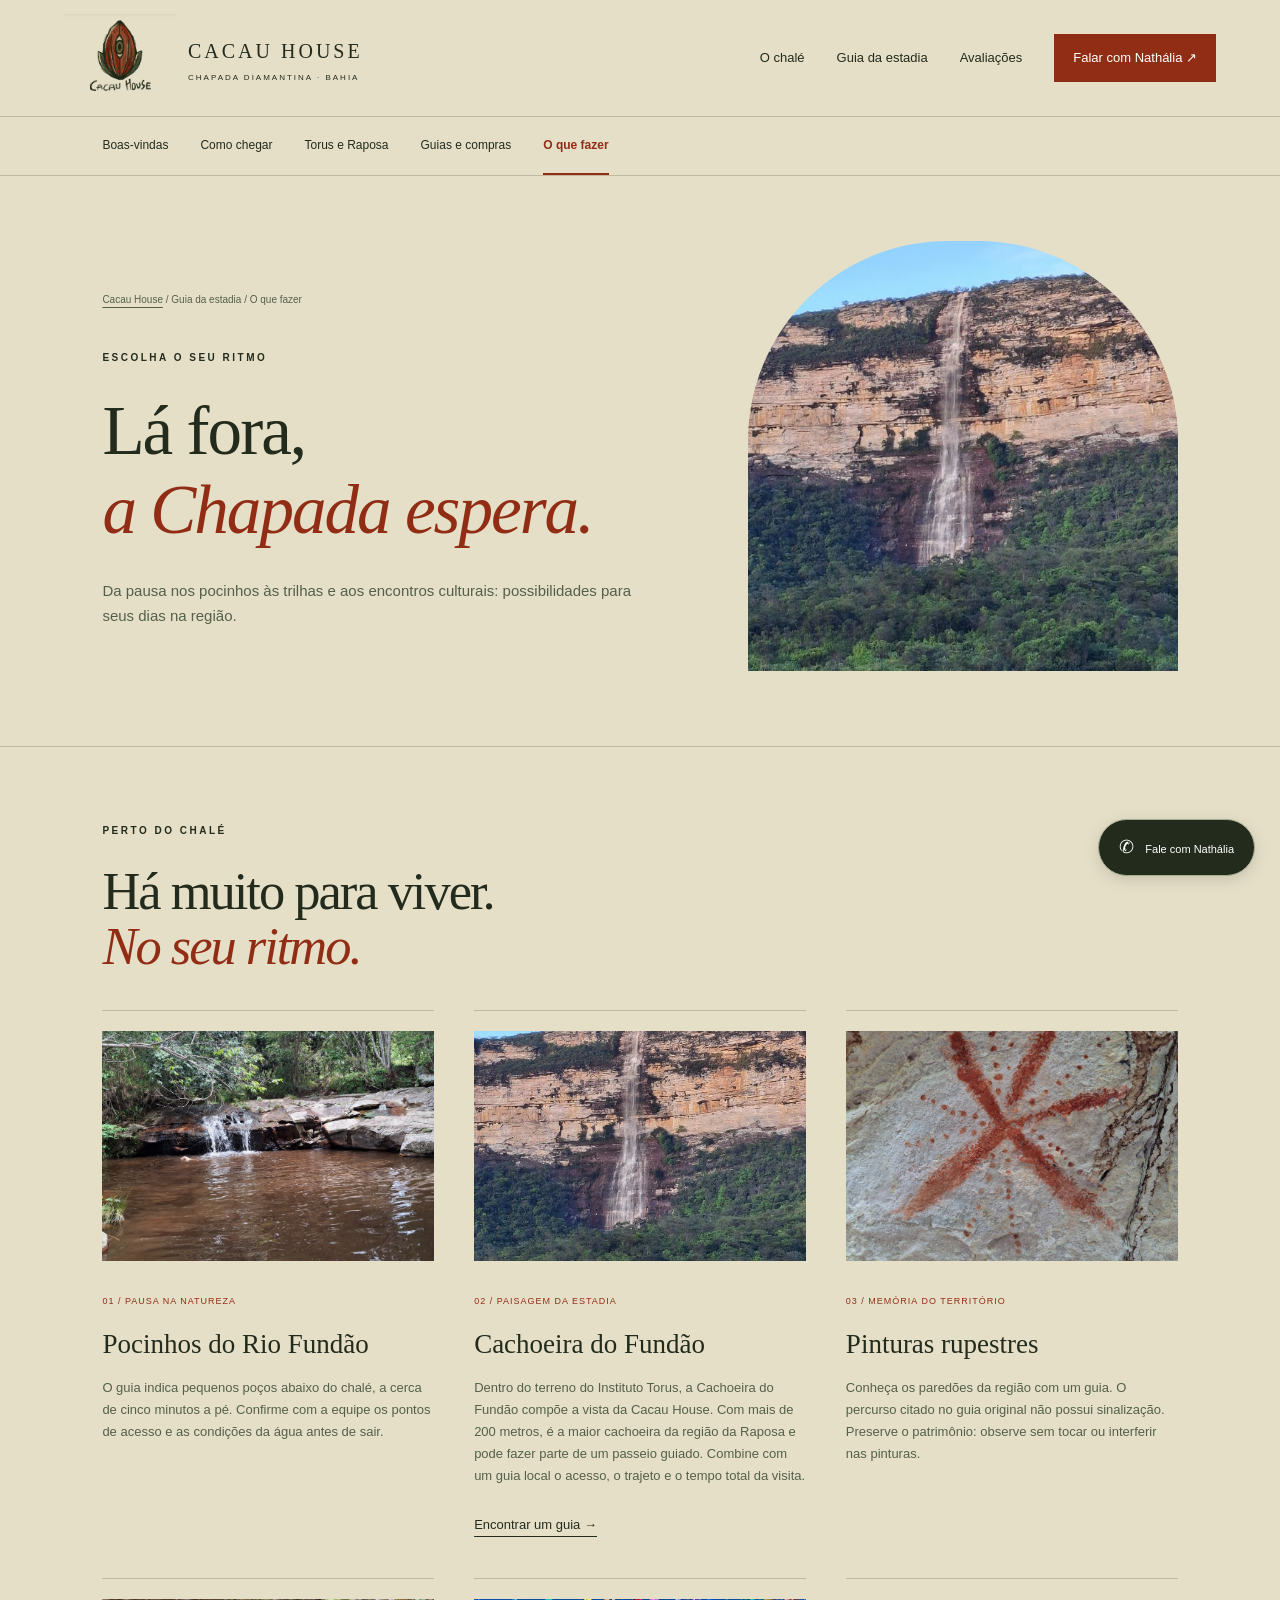
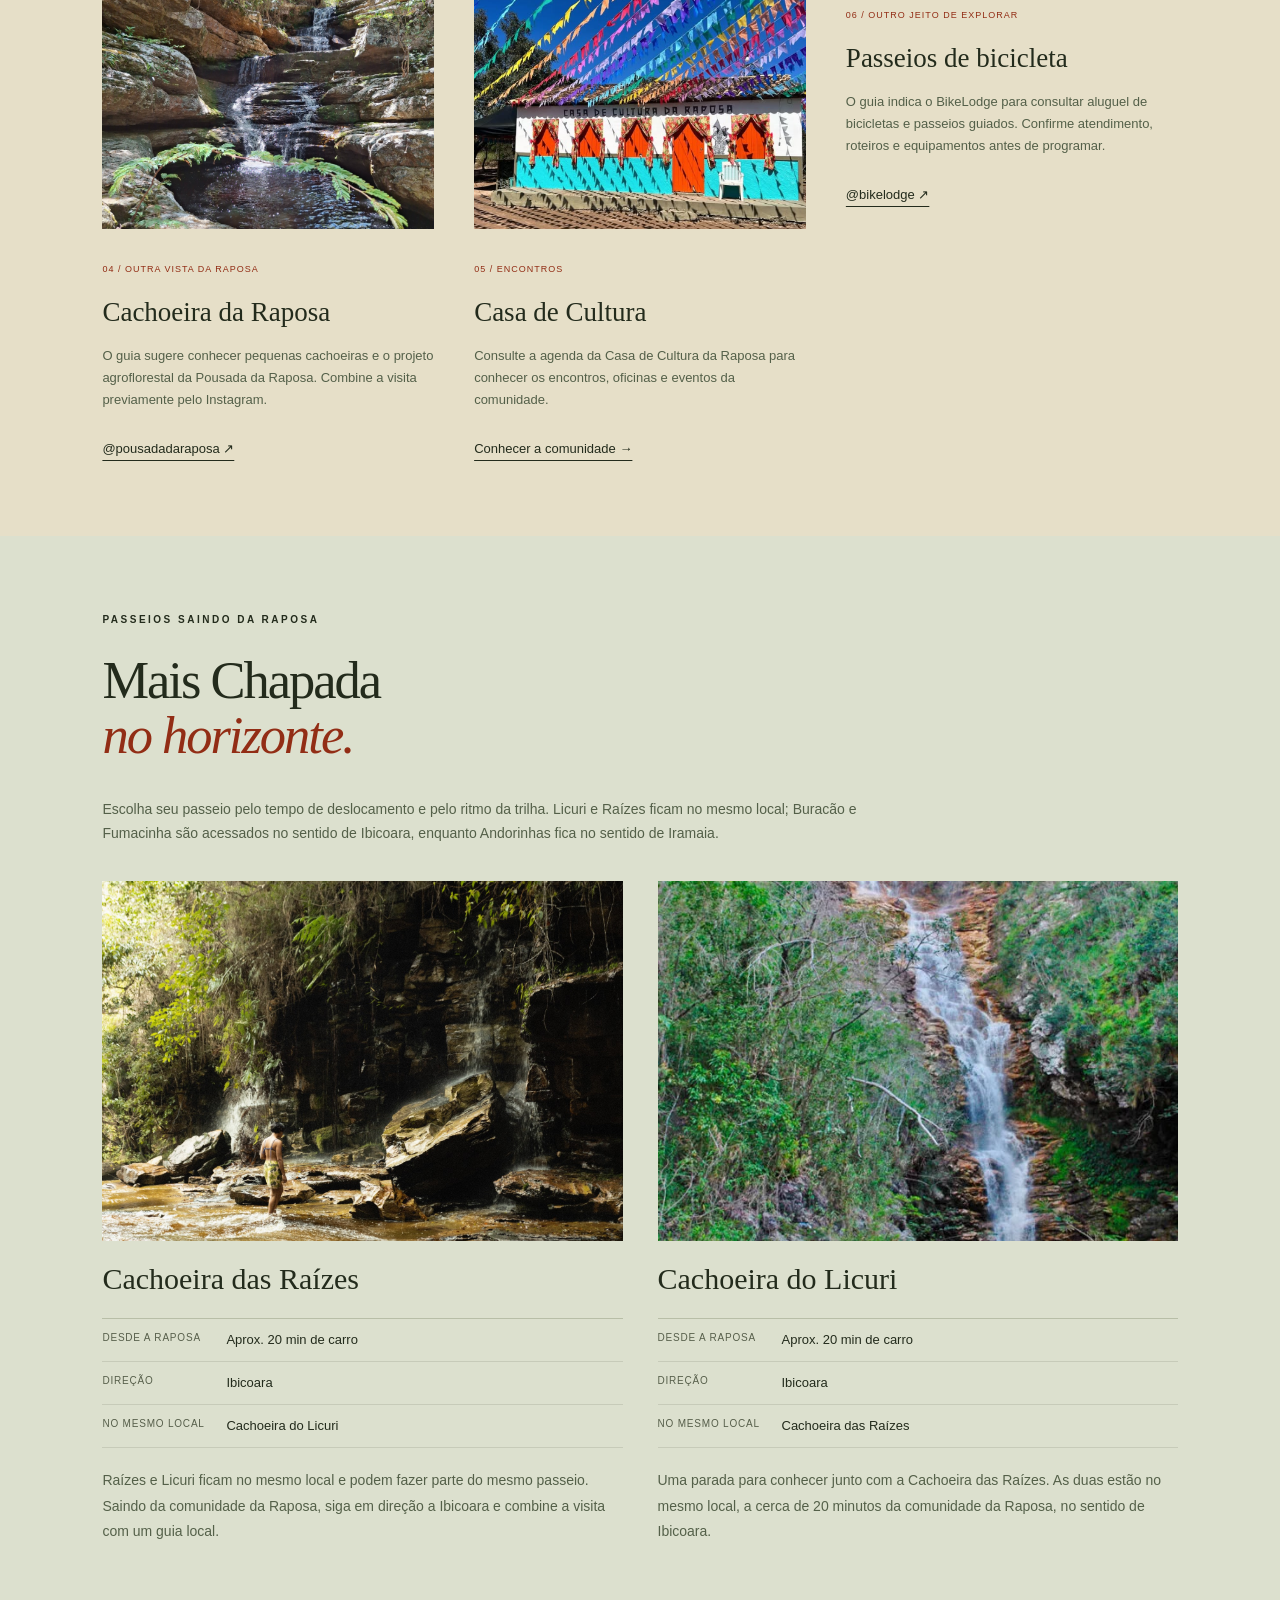
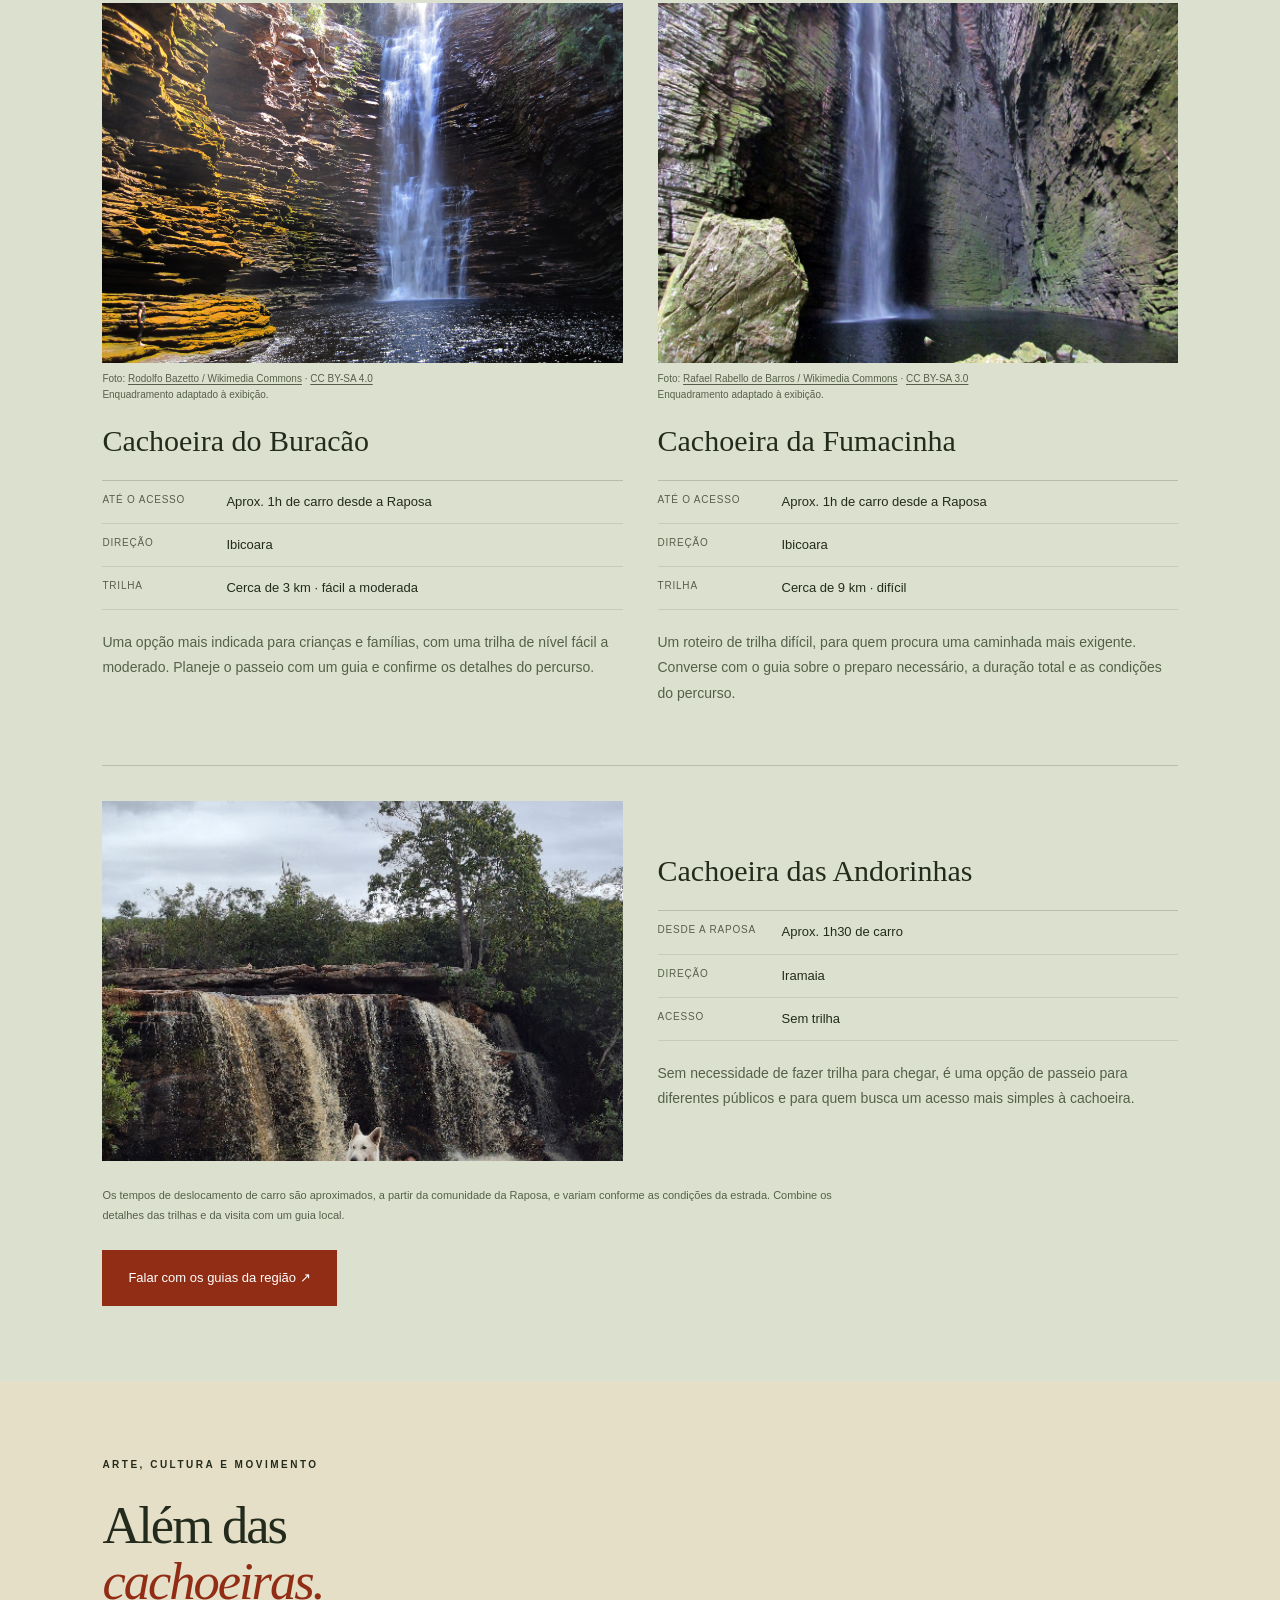
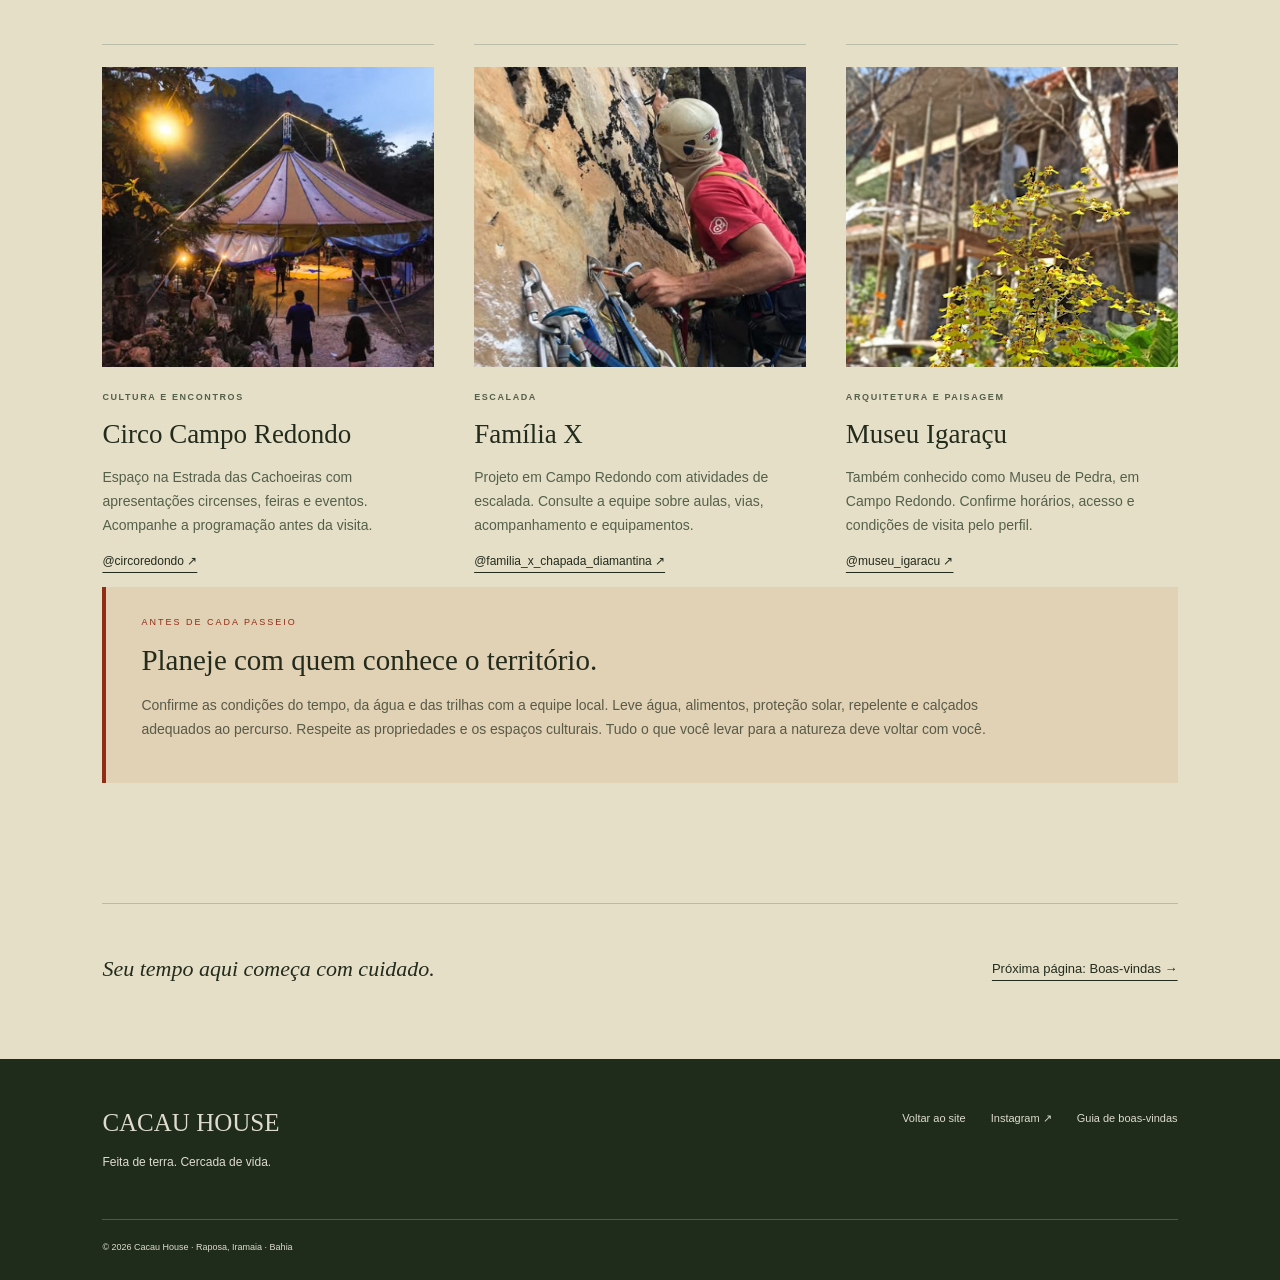
==== commit 3fe16fc4: "Add files via upload" ====
--- a/arredores.html
+++ b/arredores.html
@@ -1 +1 @@
-<!doctype html><html lang="pt-BR"><head><meta charset="utf-8"><meta name="viewport" content="width=device-width,initial-scale=1"><meta name="theme-color" content="#202c1b"><meta name="description" content="Da pausa nos pocinhos às trilhas e aos encontros culturais: possibilidades para seus dias na região."><title>O que fazer · Guia Cacau House</title><link rel="icon" href="assets/logo.png"><link rel="stylesheet" href="style.css?v=14"><link rel="stylesheet" href="mobile.css?v=1"></head><body class="guide-page"><a class="skip" href="#conteudo">Pular para o conteúdo</a><header><a href="index.html" class="brand"><img src="assets/logo.png" alt="Cacau House"><span>CACAU HOUSE<small>CHAPADA DIAMANTINA · BAHIA</small></span></a><button class="menu" aria-label="Abrir menu" aria-expanded="false">☰</button><nav aria-label="Principal"><a href="index.html#chale">O chalé</a><a href="guia.html">Guia da estadia</a><a href="index.html#avaliacoes">Avaliações</a><a class="button small" href="https://wa.me/5511984110243" target="_blank" rel="noopener">Falar com Nathália ↗</a></nav></header><main id="conteudo"><div class="guide-tabs" aria-label="Páginas do guia"><nav aria-label="Guia de boas-vindas"><a href="guia.html">Boas-vindas</a><a href="como-chegar.html">Como chegar</a><a href="torus-e-raposa.html">Torus e Raposa</a><a href="contatos.html">Guias e compras</a><a href="arredores.html" aria-current="page">O que fazer</a></nav></div><section class="guide-hero with-photo"><div><a class="breadcrumb" href="index.html">Cacau House</a><span class="breadcrumb"> / Guia da estadia / O que fazer</span><p class="eyebrow">ESCOLHA O SEU RITMO</p><h1>Lá fora,<br><em>a Chapada espera.</em></h1><p class="guide-lead">Da pausa nos pocinhos às trilhas e aos encontros culturais: possibilidades para seus dias na região.</p></div><div class="guide-hero-photo"><img src="assets/landscape.jpg" alt="Paisagem e acolhimento na Cacau House"></div></section><section class="guide-section"><p class="eyebrow">PERTO DO CHALÉ</p><h2>Há muito para viver.<br><em>No seu ritmo.</em></h2><div class="guide-grid three"><article class="outing"><img class="card-photo" src="assets/pocinhos.jpg" alt="Poços de água na região do Rio Fundão" loading="lazy"><span>01 / PAUSA NA NATUREZA</span><h3>Pocinhos do Rio Fundão</h3><p>O guia indica pequenos poços abaixo do chalé, a cerca de cinco minutos a pé. Confirme com a equipe os pontos de acesso e as condições da água antes de sair.</p></article><article class="outing"><img class="card-photo" src="assets/landscape.jpg" alt="Cachoeira do Fundão entre paredões da Chapada" loading="lazy"><span>02 / PAISAGEM DA ESTADIA</span><h3>Cachoeira do Fundão</h3><p>Dentro do terreno do Instituto Torus, a Cachoeira do Fundão compõe a vista da Cacau House. Com mais de 200 metros, é a maior cachoeira da região da Raposa e pode fazer parte de um passeio guiado. Combine com um guia local o acesso, o trajeto e o tempo total da visita.</p><a class="text-link" href="contatos.html#guias">Encontrar um guia →</a></article><article class="outing"><img class="card-photo" src="assets/pinturas-rupestres.jpg" alt="Registro de pintura rupestre apresentado no guia" loading="lazy"><span>03 / MEMÓRIA DO TERRITÓRIO</span><h3>Pinturas rupestres</h3><p>Conheça os paredões da região com um guia. O percurso citado no guia original não possui sinalização. Preserve o patrimônio: observe sem tocar ou interferir nas pinturas.</p></article><article class="outing"><img class="card-photo" src="assets/cachoeira-raposa.jpg" alt="Pequena cachoeira e vegetação da Raposa" loading="lazy"><span>04 / OUTRA VISTA DA RAPOSA</span><h3>Cachoeira da Raposa</h3><p>O guia sugere conhecer pequenas cachoeiras e o projeto agroflorestal da Pousada da Raposa. Combine a visita previamente pelo Instagram.</p><a class="text-link" href="https://www.instagram.com/pousadadaraposa/" target="_blank" rel="noopener">@pousadadaraposa ↗</a></article><article class="outing"><img class="card-photo" src="assets/casa-de-cultura.png" alt="Casa de Cultura da Raposa decorada para o São João" loading="lazy"><span>05 / ENCONTROS</span><h3>Casa de Cultura</h3><p>Consulte a agenda da Casa de Cultura da Raposa para conhecer os encontros, oficinas e eventos da comunidade.</p><a class="text-link" href="torus-e-raposa.html">Conhecer a comunidade →</a></article><article class="outing"><span>06 / OUTRO JEITO DE EXPLORAR</span><h3>Passeios de bicicleta</h3><p>O guia indica o BikeLodge para consultar aluguel de bicicletas e passeios guiados. Confirme atendimento, roteiros e equipamentos antes de programar.</p><a class="text-link" href="https://www.instagram.com/bikelodge/" target="_blank" rel="noopener">@bikelodge ↗</a></article></div></section><section class="guide-section tinted" id="cachoeiras-regiao"><p class="eyebrow">PASSEIOS SAINDO DA RAPOSA</p><h2>Mais Chapada<br><em>no horizonte.</em></h2><p class="waterfall-intro">Escolha seu passeio pelo tempo de deslocamento e pelo ritmo da trilha. Licuri e Raízes ficam no mesmo local; Buracão e Fumacinha são acessados no sentido de Ibicoara, enquanto Andorinhas fica no sentido de Iramaia.</p><div class="guide-grid waterfall-grid"><article class="waterfall-card"><figure class="waterfall-photo"><img src="assets/cachoeira-raizes.jpg" alt="Cachoeira das Raízes com quedas finas entre paredões, raízes e vegetação" loading="lazy"></figure><div class="waterfall-copy"><h3>Cachoeira das Raízes</h3><dl class="waterfall-facts"><div><dt>Desde a Raposa</dt><dd>Aprox. 20 min de carro</dd></div><div><dt>Direção</dt><dd>Ibicoara</dd></div><div><dt>No mesmo local</dt><dd>Cachoeira do Licuri</dd></div></dl><p>Raízes e Licuri ficam no mesmo local e podem fazer parte do mesmo passeio. Saindo da comunidade da Raposa, siga em direção a Ibicoara e combine a visita com um guia local.</p></div></article><article class="waterfall-card"><figure class="waterfall-photo"><img src="assets/cachoeira-licuri.png" alt="Queda da Cachoeira do Licuri entre rochas e vegetação, com um poço na base" loading="lazy"></figure><div class="waterfall-copy"><h3>Cachoeira do Licuri</h3><dl class="waterfall-facts"><div><dt>Desde a Raposa</dt><dd>Aprox. 20 min de carro</dd></div><div><dt>Direção</dt><dd>Ibicoara</dd></div><div><dt>No mesmo local</dt><dd>Cachoeira das Raízes</dd></div></dl><p>Uma parada para conhecer junto com a Cachoeira das Raízes. As duas estão no mesmo local, a cerca de 20 minutos da comunidade da Raposa, no sentido de Ibicoara.</p></div></article><article class="waterfall-card"><figure class="waterfall-photo"><img src="assets/cachoeira-buracao.jpg" alt="Cachoeira do Buracão entre as paredes do cânion em Ibicoara" loading="lazy"><figcaption>Foto: <a href="https://commons.wikimedia.org/wiki/File:Cachoeira_do_Burac%C3%A3o_-_Chapada_Diamantina.jpg" target="_blank" rel="noopener">Rodolfo Bazetto / Wikimedia Commons</a> · <a href="https://creativecommons.org/licenses/by-sa/4.0/" target="_blank" rel="noopener">CC BY-SA 4.0</a><span>Enquadramento adaptado à exibição.</span></figcaption></figure><div class="waterfall-copy"><h3>Cachoeira do Buracão</h3><dl class="waterfall-facts"><div><dt>Até o acesso</dt><dd>Aprox. 1h de carro desde a Raposa</dd></div><div><dt>Direção</dt><dd>Ibicoara</dd></div><div><dt>Trilha</dt><dd>Cerca de 3 km · fácil a moderada</dd></div></dl><p>Uma opção mais indicada para crianças e famílias, com uma trilha de nível fácil a moderado. Planeje o passeio com um guia e confirme os detalhes do percurso.</p></div></article><article class="waterfall-card"><figure class="waterfall-photo"><img src="assets/cachoeira-fumacinha.jpg" alt="Cachoeira da Fumacinha em cânion da Chapada Diamantina" loading="lazy"><figcaption>Foto: <a href="https://commons.wikimedia.org/wiki/File:Cachoeira_da_Fumacinha.JPG" target="_blank" rel="noopener">Rafael Rabello de Barros / Wikimedia Commons</a> · <a href="https://creativecommons.org/licenses/by-sa/3.0/" target="_blank" rel="noopener">CC BY-SA 3.0</a><span>Enquadramento adaptado à exibição.</span></figcaption></figure><div class="waterfall-copy"><h3>Cachoeira da Fumacinha</h3><dl class="waterfall-facts"><div><dt>Até o acesso</dt><dd>Aprox. 1h de carro desde a Raposa</dd></div><div><dt>Direção</dt><dd>Ibicoara</dd></div><div><dt>Trilha</dt><dd>Cerca de 9 km · difícil</dd></div></dl><p>Um roteiro de trilha difícil, para quem procura uma caminhada mais exigente. Converse com o guia sobre o preparo necessário, a duração total e as condições do percurso.</p></div></article><article class="waterfall-card featured-waterfall"><figure class="waterfall-photo"><img src="assets/cachoeira-andorinhas.png" alt="Cachoeira das Andorinhas com queda larga sobre rochas e área de banho" loading="lazy"></figure><div class="waterfall-copy"><h3>Cachoeira das Andorinhas</h3><dl class="waterfall-facts"><div><dt>Desde a Raposa</dt><dd>Aprox. 1h30 de carro</dd></div><div><dt>Direção</dt><dd>Iramaia</dd></div><div><dt>Acesso</dt><dd>Sem trilha</dd></div></dl><p>Sem necessidade de fazer trilha para chegar, é uma opção de passeio para diferentes públicos e para quem busca um acesso mais simples à cachoeira.</p></div></article></div><p class="source-note">Os tempos de deslocamento de carro são aproximados, a partir da comunidade da Raposa, e variam conforme as condições da estrada. Combine os detalhes das trilhas e da visita com um guia local.</p><a class="button" href="contatos.html#guias">Falar com os guias da região ↗</a></section><section class="guide-section"><p class="eyebrow">ARTE, CULTURA E MOVIMENTO</p><h2>Além das<br><em>cachoeiras.</em></h2><div class="guide-grid three"><article class="contact-card"><img class="card-photo" src="assets/circo.png" alt="Espaço do Circo Campo Redondo à noite" loading="lazy"><p class="eyebrow">CULTURA E ENCONTROS</p><h3>Circo Campo Redondo</h3><p>Espaço na Estrada das Cachoeiras com apresentações circenses, feiras e eventos. Acompanhe a programação antes da visita.</p><a class="text-link" href="https://www.instagram.com/circoredondo/" target="_blank" rel="noopener">@circoredondo ↗</a></article><article class="contact-card"><img class="card-photo" src="assets/escalada.png" alt="Escalada em paredão na região de Campo Redondo" loading="lazy"><p class="eyebrow">ESCALADA</p><h3>Família X</h3><p>Projeto em Campo Redondo com atividades de escalada. Consulte a equipe sobre aulas, vias, acompanhamento e equipamentos.</p><a class="text-link" href="https://www.instagram.com/familia_x_chapada_diamantina/" target="_blank" rel="noopener">@familia_x_chapada_diamantina ↗</a></article><article class="contact-card"><img class="card-photo" src="assets/museu.png" alt="Arquitetura de pedra do Museu Igaraçu" loading="lazy"><p class="eyebrow">ARQUITETURA E PAISAGEM</p><h3>Museu Igaraçu</h3><p>Também conhecido como Museu de Pedra, em Campo Redondo. Confirme horários, acesso e condições de visita pelo perfil.</p><a class="text-link" href="https://www.instagram.com/museu_igaracu/" target="_blank" rel="noopener">@museu_igaracu ↗</a></article></div><div class="important-note"><span>ANTES DE CADA PASSEIO</span><h3>Planeje com quem conhece o território.</h3><p>Confirme as condições do tempo, da água e das trilhas com a equipe local. Leve água, alimentos, proteção solar, repelente e calçados adequados ao percurso. Respeite as propriedades e os espaços culturais. Tudo o que você levar para a natureza deve voltar com você.</p></div></section><section class="guide-end"><p>Seu tempo aqui começa com cuidado.</p><a class="text-link" href="guia.html">Próxima página: Boas-vindas →</a></section></main><footer><div><b>CACAU HOUSE</b><p>Feita de terra. Cercada de vida.</p></div><div><a href="index.html">Voltar ao site</a><a href="https://www.instagram.com/chalecacauhouse/" target="_blank" rel="noopener">Instagram ↗</a><a href="guia.html">Guia de boas-vindas</a></div><small>© 2026 Cacau House · Raposa, Iramaia · Bahia</small></footer><a class="floating whatsapp" href="https://wa.me/5511984110243" target="_blank" rel="noopener" aria-label="Falar com Nathália no WhatsApp">✆ <span>Fale com Nathália</span></a><script src="script.js?v=4"></script></body></html>+<!doctype html><html lang="pt-BR"><head><meta charset="utf-8"><meta name="viewport" content="width=device-width,initial-scale=1"><meta name="theme-color" content="#202c1b"><meta name="description" content="Da pausa nos pocinhos às trilhas e aos encontros culturais: possibilidades para seus dias na região."><title>O que fazer · Guia Cacau House</title><link rel="icon" href="logo.png"><link rel="stylesheet" href="style.css?v=14"><link rel="stylesheet" href="mobile.css?v=1"></head><body class="guide-page"><a class="skip" href="#conteudo">Pular para o conteúdo</a><header><a href="index.html" class="brand"><img src="logo.png" alt="Cacau House"><span>CACAU HOUSE<small>CHAPADA DIAMANTINA · BAHIA</small></span></a><button class="menu" aria-label="Abrir menu" aria-expanded="false">☰</button><nav aria-label="Principal"><a href="index.html#chale">O chalé</a><a href="guia.html">Guia da estadia</a><a href="index.html#avaliacoes">Avaliações</a><a class="button small" href="https://wa.me/5511984110243" target="_blank" rel="noopener">Falar com Nathália ↗</a></nav></header><main id="conteudo"><div class="guide-tabs" aria-label="Páginas do guia"><nav aria-label="Guia de boas-vindas"><a href="guia.html">Boas-vindas</a><a href="como-chegar.html">Como chegar</a><a href="torus-e-raposa.html">Torus e Raposa</a><a href="contatos.html">Guias e compras</a><a href="arredores.html" aria-current="page">O que fazer</a></nav></div><section class="guide-hero with-photo"><div><a class="breadcrumb" href="index.html">Cacau House</a><span class="breadcrumb"> / Guia da estadia / O que fazer</span><p class="eyebrow">ESCOLHA O SEU RITMO</p><h1>Lá fora,<br><em>a Chapada espera.</em></h1><p class="guide-lead">Da pausa nos pocinhos às trilhas e aos encontros culturais: possibilidades para seus dias na região.</p></div><div class="guide-hero-photo"><img src="landscape.jpg" alt="Paisagem e acolhimento na Cacau House"></div></section><section class="guide-section"><p class="eyebrow">PERTO DO CHALÉ</p><h2>Há muito para viver.<br><em>No seu ritmo.</em></h2><div class="guide-grid three"><article class="outing"><img class="card-photo" src="pocinhos.jpg" alt="Poços de água na região do Rio Fundão" loading="lazy"><span>01 / PAUSA NA NATUREZA</span><h3>Pocinhos do Rio Fundão</h3><p>O guia indica pequenos poços abaixo do chalé, a cerca de cinco minutos a pé. Confirme com a equipe os pontos de acesso e as condições da água antes de sair.</p></article><article class="outing"><img class="card-photo" src="landscape.jpg" alt="Cachoeira do Fundão entre paredões da Chapada" loading="lazy"><span>02 / PAISAGEM DA ESTADIA</span><h3>Cachoeira do Fundão</h3><p>Dentro do terreno do Instituto Torus, a Cachoeira do Fundão compõe a vista da Cacau House. Com mais de 200 metros, é a maior cachoeira da região da Raposa e pode fazer parte de um passeio guiado. Combine com um guia local o acesso, o trajeto e o tempo total da visita.</p><a class="text-link" href="contatos.html#guias">Encontrar um guia →</a></article><article class="outing"><img class="card-photo" src="pinturas-rupestres.jpg" alt="Registro de pintura rupestre apresentado no guia" loading="lazy"><span>03 / MEMÓRIA DO TERRITÓRIO</span><h3>Pinturas rupestres</h3><p>Conheça os paredões da região com um guia. O percurso citado no guia original não possui sinalização. Preserve o patrimônio: observe sem tocar ou interferir nas pinturas.</p></article><article class="outing"><img class="card-photo" src="cachoeira-raposa.jpg" alt="Pequena cachoeira e vegetação da Raposa" loading="lazy"><span>04 / OUTRA VISTA DA RAPOSA</span><h3>Cachoeira da Raposa</h3><p>O guia sugere conhecer pequenas cachoeiras e o projeto agroflorestal da Pousada da Raposa. Combine a visita previamente pelo Instagram.</p><a class="text-link" href="https://www.instagram.com/pousadadaraposa/" target="_blank" rel="noopener">@pousadadaraposa ↗</a></article><article class="outing"><img class="card-photo" src="casa-de-cultura.png" alt="Casa de Cultura da Raposa decorada para o São João" loading="lazy"><span>05 / ENCONTROS</span><h3>Casa de Cultura</h3><p>Consulte a agenda da Casa de Cultura da Raposa para conhecer os encontros, oficinas e eventos da comunidade.</p><a class="text-link" href="torus-e-raposa.html">Conhecer a comunidade →</a></article><article class="outing"><span>06 / OUTRO JEITO DE EXPLORAR</span><h3>Passeios de bicicleta</h3><p>O guia indica o BikeLodge para consultar aluguel de bicicletas e passeios guiados. Confirme atendimento, roteiros e equipamentos antes de programar.</p><a class="text-link" href="https://www.instagram.com/bikelodge/" target="_blank" rel="noopener">@bikelodge ↗</a></article></div></section><section class="guide-section tinted" id="cachoeiras-regiao"><p class="eyebrow">PASSEIOS SAINDO DA RAPOSA</p><h2>Mais Chapada<br><em>no horizonte.</em></h2><p class="waterfall-intro">Escolha seu passeio pelo tempo de deslocamento e pelo ritmo da trilha. Licuri e Raízes ficam no mesmo local; Buracão e Fumacinha são acessados no sentido de Ibicoara, enquanto Andorinhas fica no sentido de Iramaia.</p><div class="guide-grid waterfall-grid"><article class="waterfall-card"><figure class="waterfall-photo"><img src="cachoeira-raizes.jpg" alt="Cachoeira das Raízes com quedas finas entre paredões, raízes e vegetação" loading="lazy"></figure><div class="waterfall-copy"><h3>Cachoeira das Raízes</h3><dl class="waterfall-facts"><div><dt>Desde a Raposa</dt><dd>Aprox. 20 min de carro</dd></div><div><dt>Direção</dt><dd>Ibicoara</dd></div><div><dt>No mesmo local</dt><dd>Cachoeira do Licuri</dd></div></dl><p>Raízes e Licuri ficam no mesmo local e podem fazer parte do mesmo passeio. Saindo da comunidade da Raposa, siga em direção a Ibicoara e combine a visita com um guia local.</p></div></article><article class="waterfall-card"><figure class="waterfall-photo"><img src="cachoeira-licuri.png" alt="Queda da Cachoeira do Licuri entre rochas e vegetação, com um poço na base" loading="lazy"></figure><div class="waterfall-copy"><h3>Cachoeira do Licuri</h3><dl class="waterfall-facts"><div><dt>Desde a Raposa</dt><dd>Aprox. 20 min de carro</dd></div><div><dt>Direção</dt><dd>Ibicoara</dd></div><div><dt>No mesmo local</dt><dd>Cachoeira das Raízes</dd></div></dl><p>Uma parada para conhecer junto com a Cachoeira das Raízes. As duas estão no mesmo local, a cerca de 20 minutos da comunidade da Raposa, no sentido de Ibicoara.</p></div></article><article class="waterfall-card"><figure class="waterfall-photo"><img src="cachoeira-buracao.jpg" alt="Cachoeira do Buracão entre as paredes do cânion em Ibicoara" loading="lazy"><figcaption>Foto: <a href="https://commons.wikimedia.org/wiki/File:Cachoeira_do_Burac%C3%A3o_-_Chapada_Diamantina.jpg" target="_blank" rel="noopener">Rodolfo Bazetto / Wikimedia Commons</a> · <a href="https://creativecommons.org/licenses/by-sa/4.0/" target="_blank" rel="noopener">CC BY-SA 4.0</a><span>Enquadramento adaptado à exibição.</span></figcaption></figure><div class="waterfall-copy"><h3>Cachoeira do Buracão</h3><dl class="waterfall-facts"><div><dt>Até o acesso</dt><dd>Aprox. 1h de carro desde a Raposa</dd></div><div><dt>Direção</dt><dd>Ibicoara</dd></div><div><dt>Trilha</dt><dd>Cerca de 3 km · fácil a moderada</dd></div></dl><p>Uma opção mais indicada para crianças e famílias, com uma trilha de nível fácil a moderado. Planeje o passeio com um guia e confirme os detalhes do percurso.</p></div></article><article class="waterfall-card"><figure class="waterfall-photo"><img src="cachoeira-fumacinha.jpg" alt="Cachoeira da Fumacinha em cânion da Chapada Diamantina" loading="lazy"><figcaption>Foto: <a href="https://commons.wikimedia.org/wiki/File:Cachoeira_da_Fumacinha.JPG" target="_blank" rel="noopener">Rafael Rabello de Barros / Wikimedia Commons</a> · <a href="https://creativecommons.org/licenses/by-sa/3.0/" target="_blank" rel="noopener">CC BY-SA 3.0</a><span>Enquadramento adaptado à exibição.</span></figcaption></figure><div class="waterfall-copy"><h3>Cachoeira da Fumacinha</h3><dl class="waterfall-facts"><div><dt>Até o acesso</dt><dd>Aprox. 1h de carro desde a Raposa</dd></div><div><dt>Direção</dt><dd>Ibicoara</dd></div><div><dt>Trilha</dt><dd>Cerca de 9 km · difícil</dd></div></dl><p>Um roteiro de trilha difícil, para quem procura uma caminhada mais exigente. Converse com o guia sobre o preparo necessário, a duração total e as condições do percurso.</p></div></article><article class="waterfall-card featured-waterfall"><figure class="waterfall-photo"><img src="cachoeira-andorinhas.png" alt="Cachoeira das Andorinhas com queda larga sobre rochas e área de banho" loading="lazy"></figure><div class="waterfall-copy"><h3>Cachoeira das Andorinhas</h3><dl class="waterfall-facts"><div><dt>Desde a Raposa</dt><dd>Aprox. 1h30 de carro</dd></div><div><dt>Direção</dt><dd>Iramaia</dd></div><div><dt>Acesso</dt><dd>Sem trilha</dd></div></dl><p>Sem necessidade de fazer trilha para chegar, é uma opção de passeio para diferentes públicos e para quem busca um acesso mais simples à cachoeira.</p></div></article></div><p class="source-note">Os tempos de deslocamento de carro são aproximados, a partir da comunidade da Raposa, e variam conforme as condições da estrada. Combine os detalhes das trilhas e da visita com um guia local.</p><a class="button" href="contatos.html#guias">Falar com os guias da região ↗</a></section><section class="guide-section"><p class="eyebrow">ARTE, CULTURA E MOVIMENTO</p><h2>Além das<br><em>cachoeiras.</em></h2><div class="guide-grid three"><article class="contact-card"><img class="card-photo" src="circo.png" alt="Espaço do Circo Campo Redondo à noite" loading="lazy"><p class="eyebrow">CULTURA E ENCONTROS</p><h3>Circo Campo Redondo</h3><p>Espaço na Estrada das Cachoeiras com apresentações circenses, feiras e eventos. Acompanhe a programação antes da visita.</p><a class="text-link" href="https://www.instagram.com/circoredondo/" target="_blank" rel="noopener">@circoredondo ↗</a></article><article class="contact-card"><img class="card-photo" src="escalada.png" alt="Escalada em paredão na região de Campo Redondo" loading="lazy"><p class="eyebrow">ESCALADA</p><h3>Família X</h3><p>Projeto em Campo Redondo com atividades de escalada. Consulte a equipe sobre aulas, vias, acompanhamento e equipamentos.</p><a class="text-link" href="https://www.instagram.com/familia_x_chapada_diamantina/" target="_blank" rel="noopener">@familia_x_chapada_diamantina ↗</a></article><article class="contact-card"><img class="card-photo" src="museu.png" alt="Arquitetura de pedra do Museu Igaraçu" loading="lazy"><p class="eyebrow">ARQUITETURA E PAISAGEM</p><h3>Museu Igaraçu</h3><p>Também conhecido como Museu de Pedra, em Campo Redondo. Confirme horários, acesso e condições de visita pelo perfil.</p><a class="text-link" href="https://www.instagram.com/museu_igaracu/" target="_blank" rel="noopener">@museu_igaracu ↗</a></article></div><div class="important-note"><span>ANTES DE CADA PASSEIO</span><h3>Planeje com quem conhece o território.</h3><p>Confirme as condições do tempo, da água e das trilhas com a equipe local. Leve água, alimentos, proteção solar, repelente e calçados adequados ao percurso. Respeite as propriedades e os espaços culturais. Tudo o que você levar para a natureza deve voltar com você.</p></div></section><section class="guide-end"><p>Seu tempo aqui começa com cuidado.</p><a class="text-link" href="guia.html">Próxima página: Boas-vindas →</a></section></main><footer><div><b>CACAU HOUSE</b><p>Feita de terra. Cercada de vida.</p></div><div><a href="index.html">Voltar ao site</a><a href="https://www.instagram.com/chalecacauhouse/" target="_blank" rel="noopener">Instagram ↗</a><a href="guia.html">Guia de boas-vindas</a></div><small>© 2026 Cacau House · Raposa, Iramaia · Bahia</small></footer><a class="floating whatsapp" href="https://wa.me/5511984110243" target="_blank" rel="noopener" aria-label="Falar com Nathália no WhatsApp">✆ <span>Fale com Nathália</span></a><script src="script.js?v=4"></script></body></html>
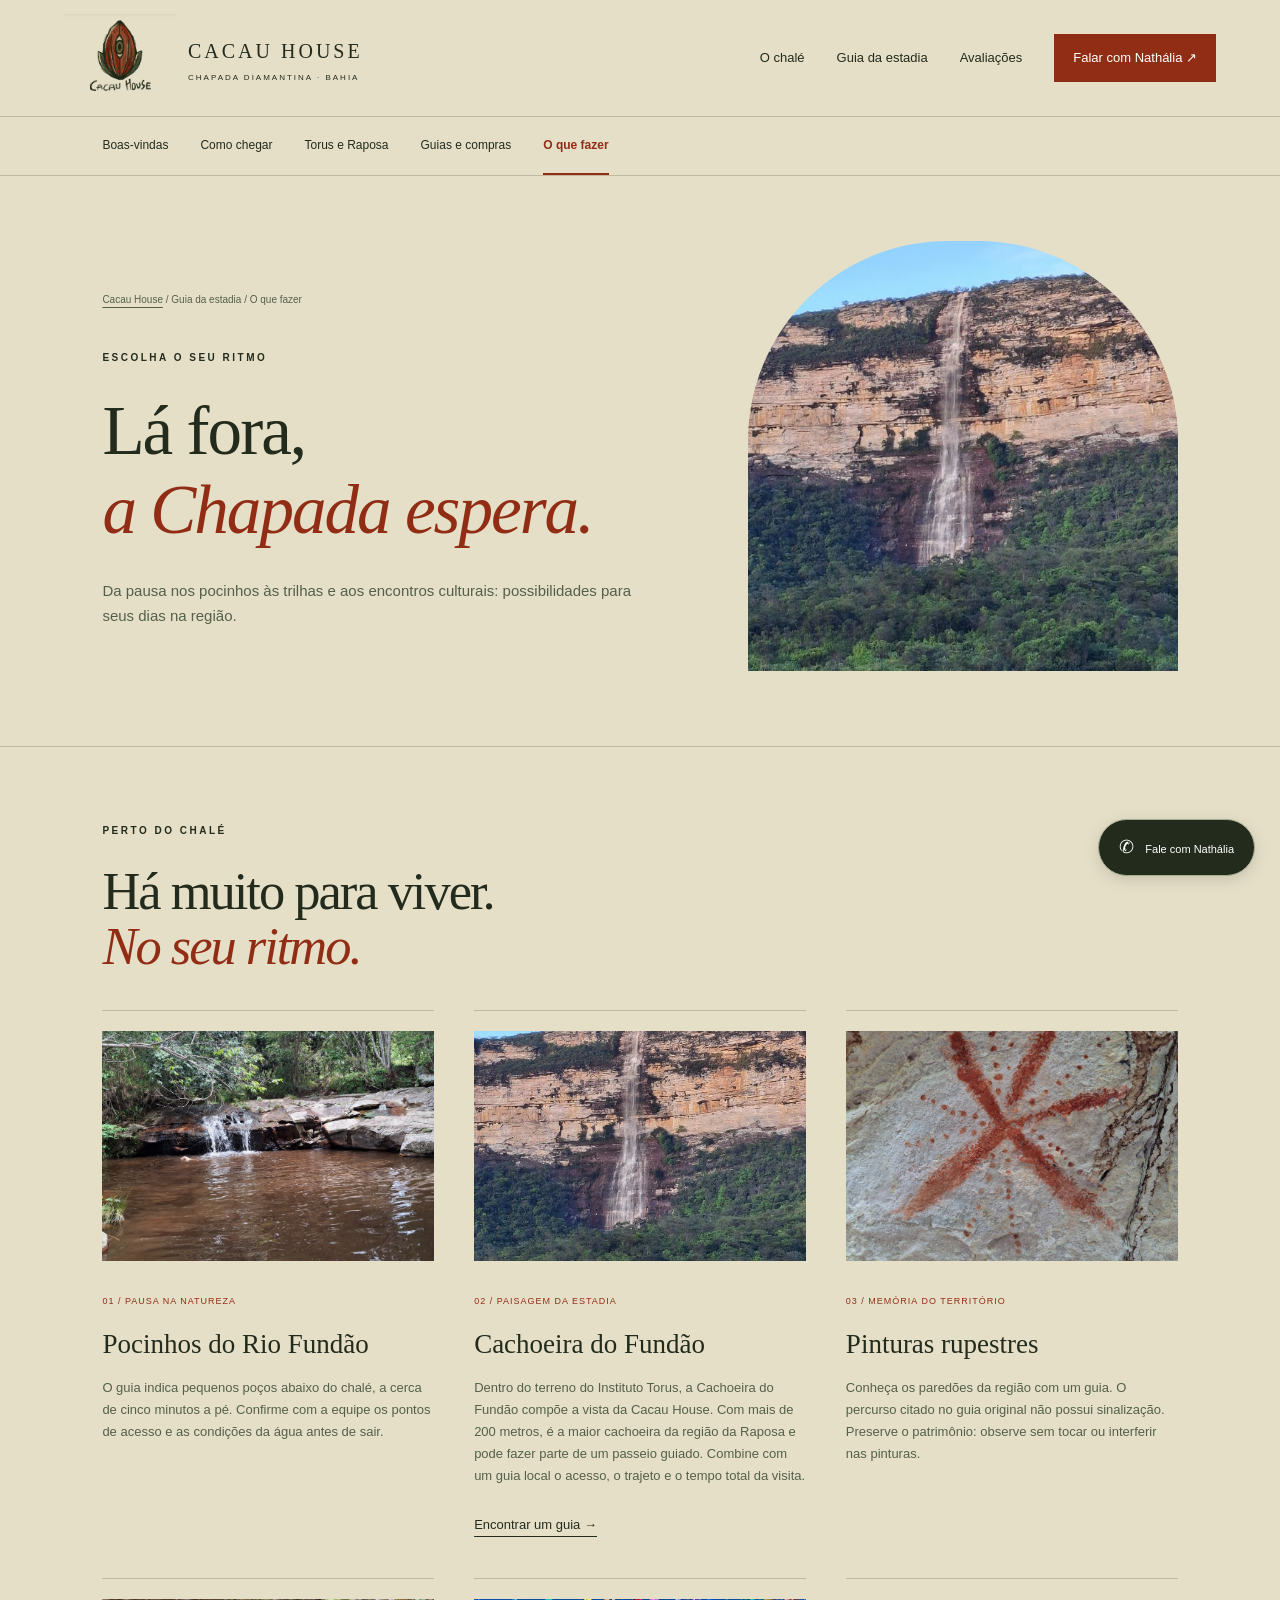
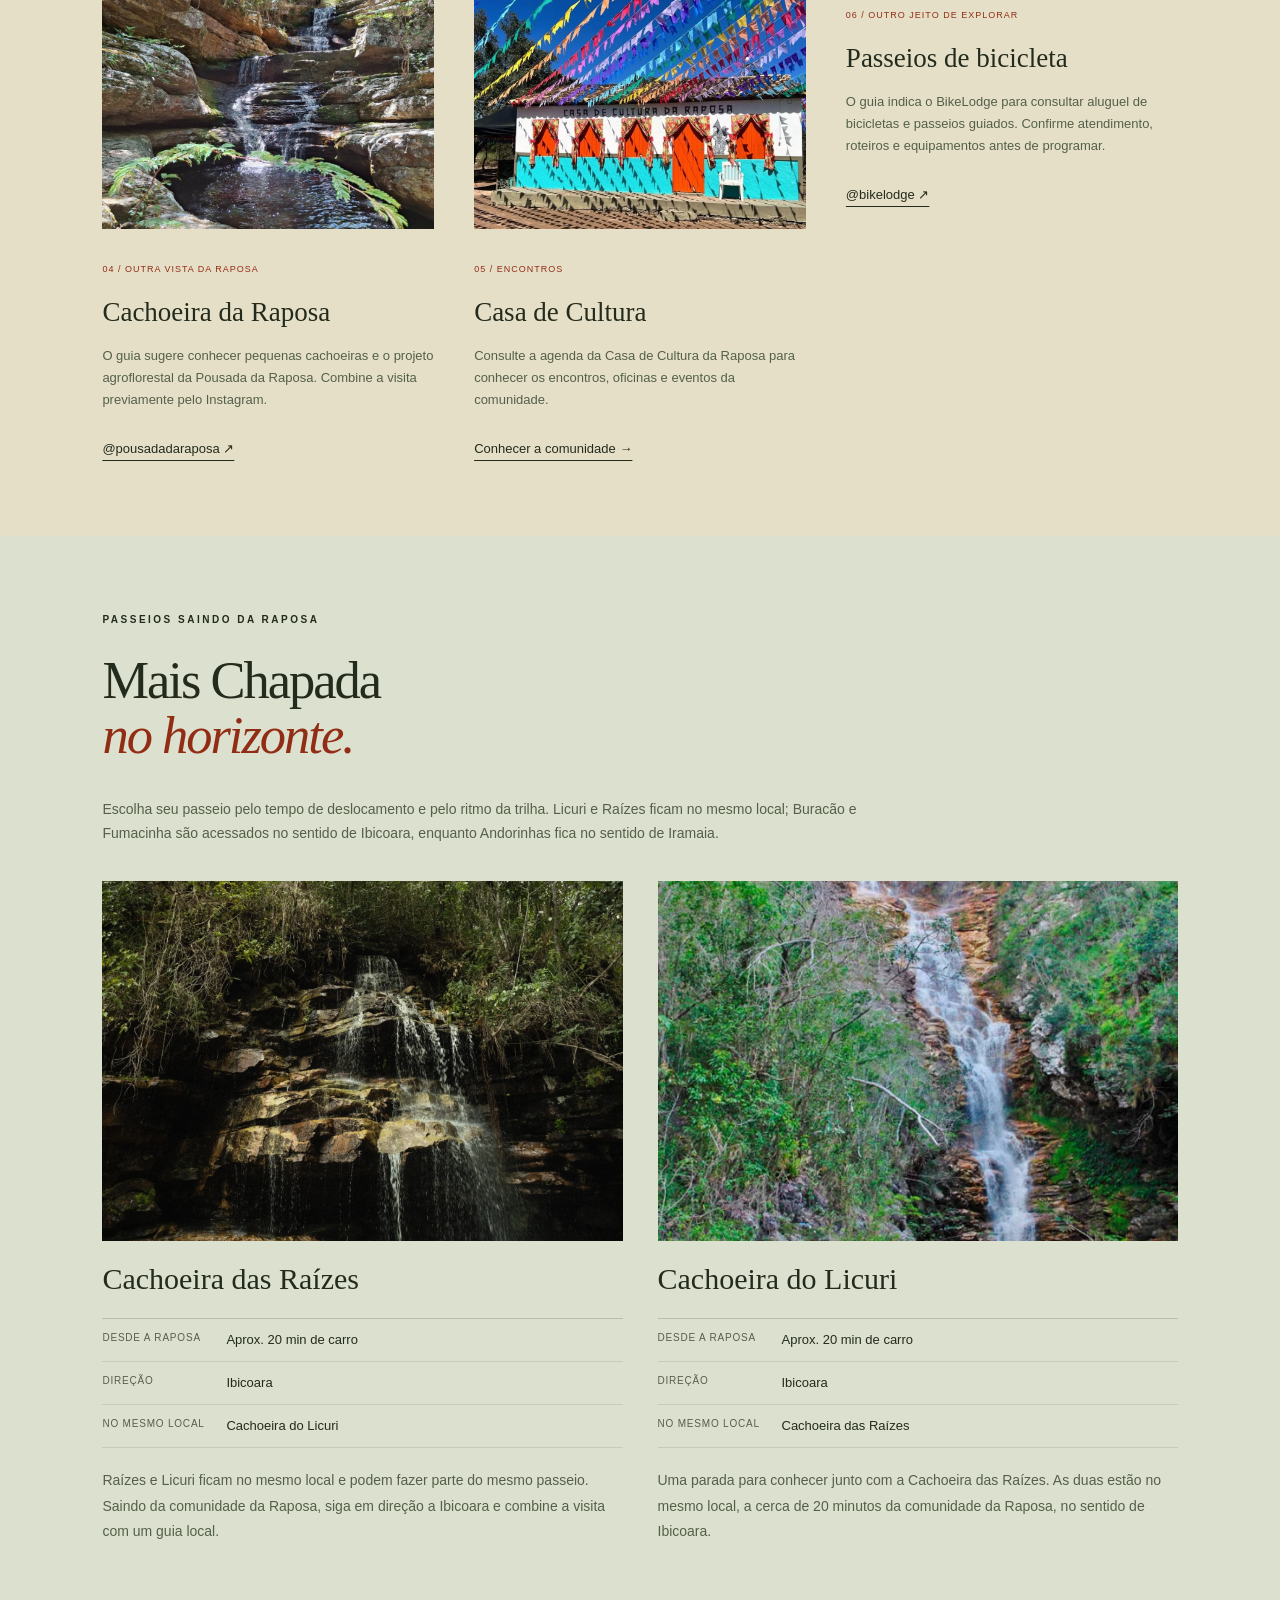
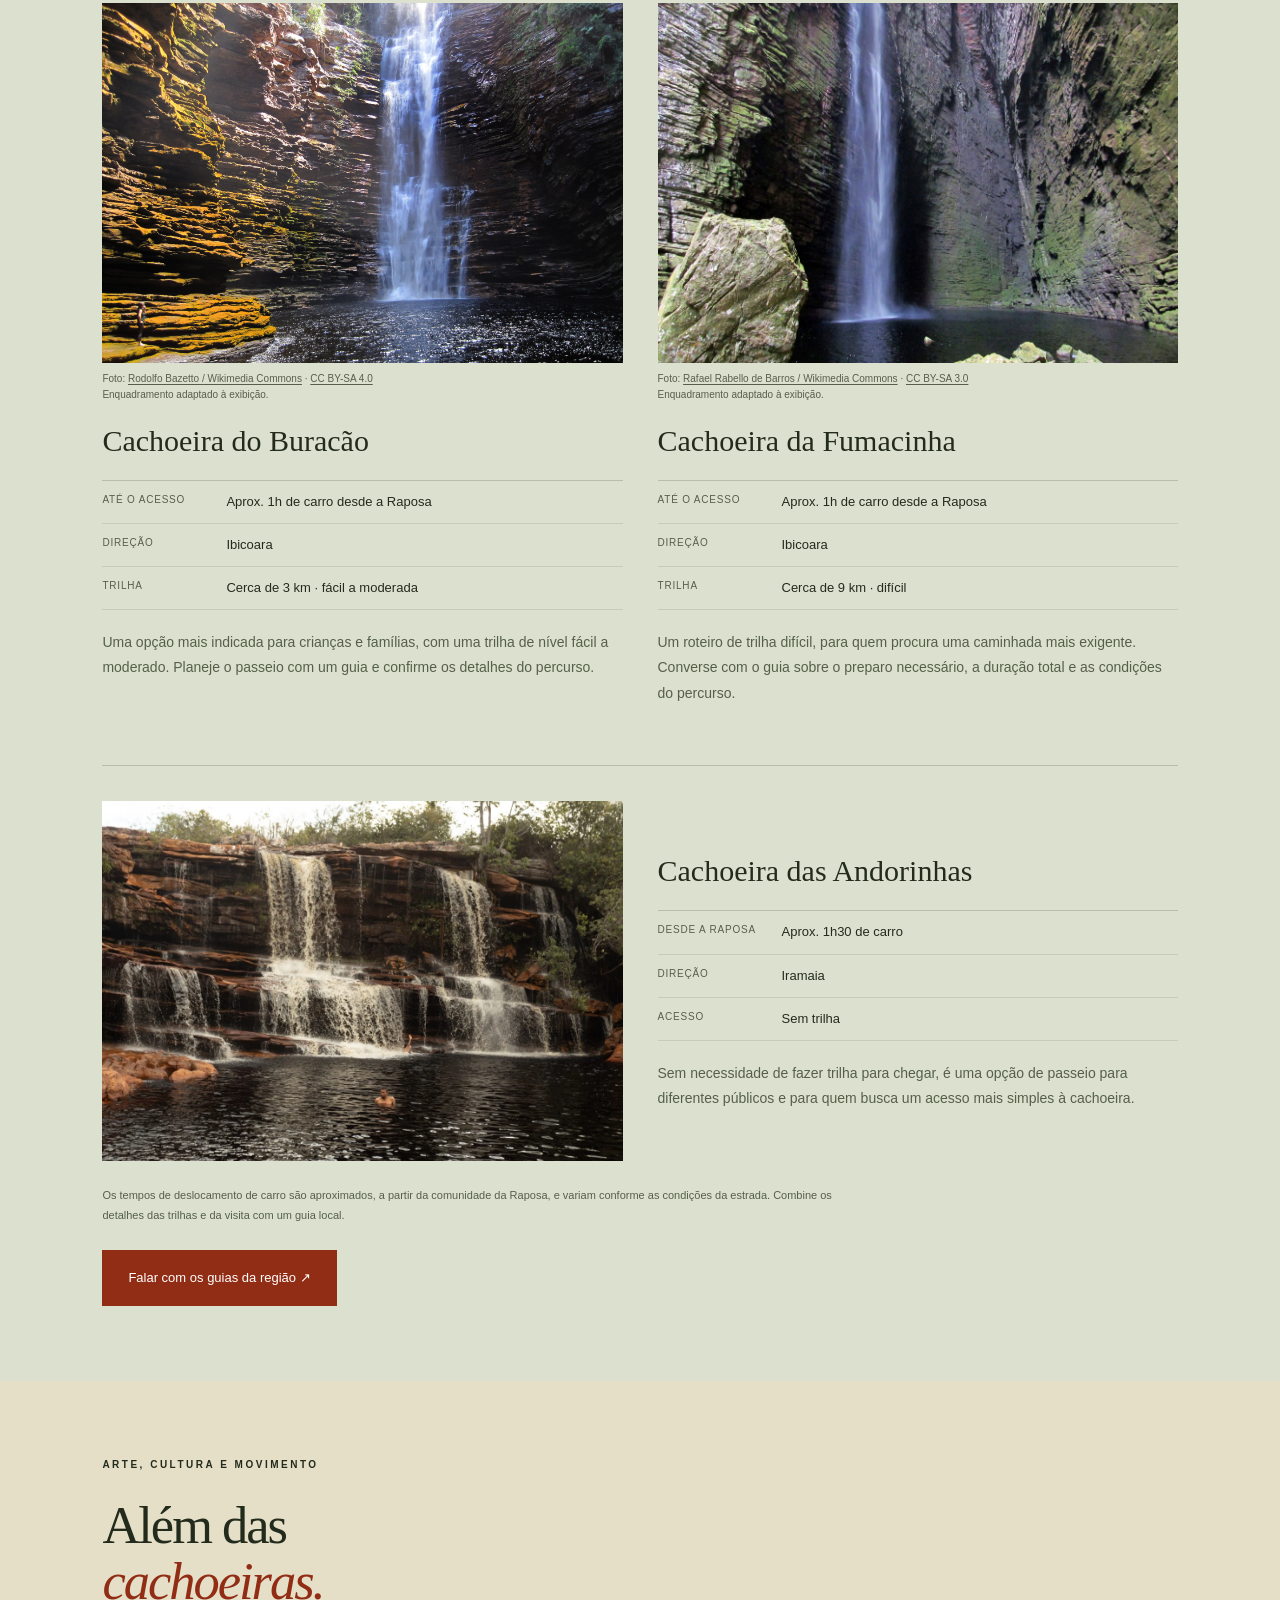
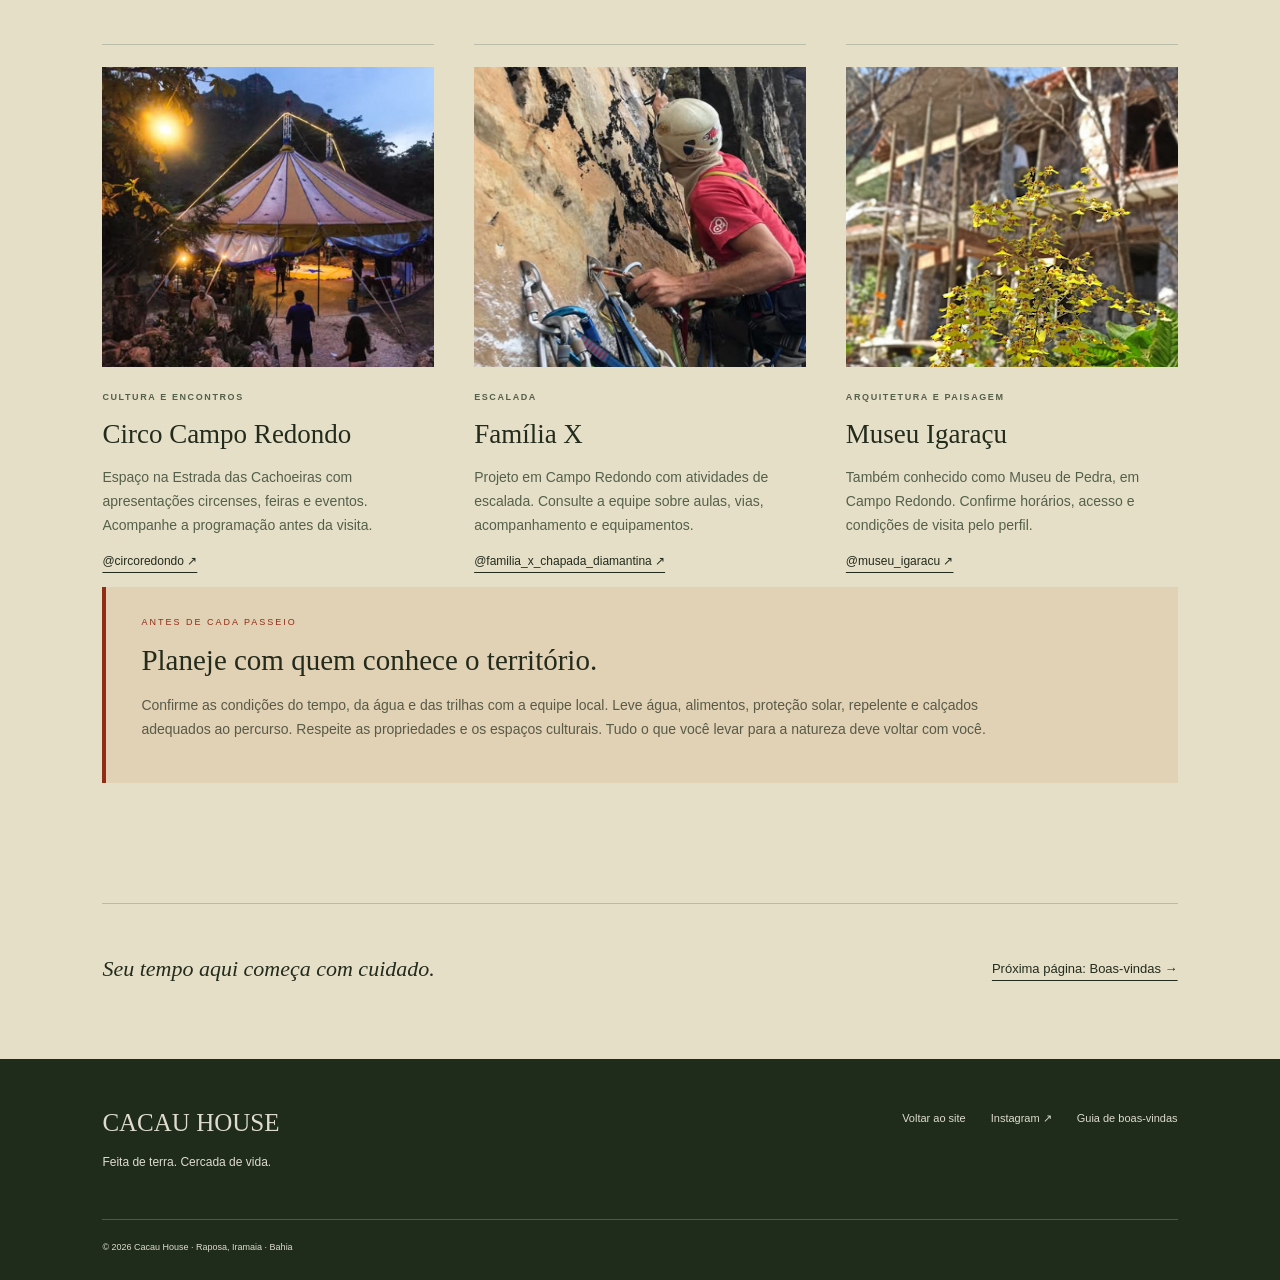
==== commit b3f97273: "Add files via upload" ====
--- a/arredores.html
+++ b/arredores.html
@@ -1 +1 @@
-<!doctype html><html lang="pt-BR"><head><meta charset="utf-8"><meta name="viewport" content="width=device-width,initial-scale=1"><meta name="theme-color" content="#202c1b"><meta name="description" content="Da pausa nos pocinhos às trilhas e aos encontros culturais: possibilidades para seus dias na região."><title>O que fazer · Guia Cacau House</title><link rel="icon" href="logo.png"><link rel="stylesheet" href="style.css?v=14"><link rel="stylesheet" href="mobile.css?v=1"></head><body class="guide-page"><a class="skip" href="#conteudo">Pular para o conteúdo</a><header><a href="index.html" class="brand"><img src="logo.png" alt="Cacau House"><span>CACAU HOUSE<small>CHAPADA DIAMANTINA · BAHIA</small></span></a><button class="menu" aria-label="Abrir menu" aria-expanded="false">☰</button><nav aria-label="Principal"><a href="index.html#chale">O chalé</a><a href="guia.html">Guia da estadia</a><a href="index.html#avaliacoes">Avaliações</a><a class="button small" href="https://wa.me/5511984110243" target="_blank" rel="noopener">Falar com Nathália ↗</a></nav></header><main id="conteudo"><div class="guide-tabs" aria-label="Páginas do guia"><nav aria-label="Guia de boas-vindas"><a href="guia.html">Boas-vindas</a><a href="como-chegar.html">Como chegar</a><a href="torus-e-raposa.html">Torus e Raposa</a><a href="contatos.html">Guias e compras</a><a href="arredores.html" aria-current="page">O que fazer</a></nav></div><section class="guide-hero with-photo"><div><a class="breadcrumb" href="index.html">Cacau House</a><span class="breadcrumb"> / Guia da estadia / O que fazer</span><p class="eyebrow">ESCOLHA O SEU RITMO</p><h1>Lá fora,<br><em>a Chapada espera.</em></h1><p class="guide-lead">Da pausa nos pocinhos às trilhas e aos encontros culturais: possibilidades para seus dias na região.</p></div><div class="guide-hero-photo"><img src="landscape.jpg" alt="Paisagem e acolhimento na Cacau House"></div></section><section class="guide-section"><p class="eyebrow">PERTO DO CHALÉ</p><h2>Há muito para viver.<br><em>No seu ritmo.</em></h2><div class="guide-grid three"><article class="outing"><img class="card-photo" src="pocinhos.jpg" alt="Poços de água na região do Rio Fundão" loading="lazy"><span>01 / PAUSA NA NATUREZA</span><h3>Pocinhos do Rio Fundão</h3><p>O guia indica pequenos poços abaixo do chalé, a cerca de cinco minutos a pé. Confirme com a equipe os pontos de acesso e as condições da água antes de sair.</p></article><article class="outing"><img class="card-photo" src="landscape.jpg" alt="Cachoeira do Fundão entre paredões da Chapada" loading="lazy"><span>02 / PAISAGEM DA ESTADIA</span><h3>Cachoeira do Fundão</h3><p>Dentro do terreno do Instituto Torus, a Cachoeira do Fundão compõe a vista da Cacau House. Com mais de 200 metros, é a maior cachoeira da região da Raposa e pode fazer parte de um passeio guiado. Combine com um guia local o acesso, o trajeto e o tempo total da visita.</p><a class="text-link" href="contatos.html#guias">Encontrar um guia →</a></article><article class="outing"><img class="card-photo" src="pinturas-rupestres.jpg" alt="Registro de pintura rupestre apresentado no guia" loading="lazy"><span>03 / MEMÓRIA DO TERRITÓRIO</span><h3>Pinturas rupestres</h3><p>Conheça os paredões da região com um guia. O percurso citado no guia original não possui sinalização. Preserve o patrimônio: observe sem tocar ou interferir nas pinturas.</p></article><article class="outing"><img class="card-photo" src="cachoeira-raposa.jpg" alt="Pequena cachoeira e vegetação da Raposa" loading="lazy"><span>04 / OUTRA VISTA DA RAPOSA</span><h3>Cachoeira da Raposa</h3><p>O guia sugere conhecer pequenas cachoeiras e o projeto agroflorestal da Pousada da Raposa. Combine a visita previamente pelo Instagram.</p><a class="text-link" href="https://www.instagram.com/pousadadaraposa/" target="_blank" rel="noopener">@pousadadaraposa ↗</a></article><article class="outing"><img class="card-photo" src="casa-de-cultura.png" alt="Casa de Cultura da Raposa decorada para o São João" loading="lazy"><span>05 / ENCONTROS</span><h3>Casa de Cultura</h3><p>Consulte a agenda da Casa de Cultura da Raposa para conhecer os encontros, oficinas e eventos da comunidade.</p><a class="text-link" href="torus-e-raposa.html">Conhecer a comunidade →</a></article><article class="outing"><span>06 / OUTRO JEITO DE EXPLORAR</span><h3>Passeios de bicicleta</h3><p>O guia indica o BikeLodge para consultar aluguel de bicicletas e passeios guiados. Confirme atendimento, roteiros e equipamentos antes de programar.</p><a class="text-link" href="https://www.instagram.com/bikelodge/" target="_blank" rel="noopener">@bikelodge ↗</a></article></div></section><section class="guide-section tinted" id="cachoeiras-regiao"><p class="eyebrow">PASSEIOS SAINDO DA RAPOSA</p><h2>Mais Chapada<br><em>no horizonte.</em></h2><p class="waterfall-intro">Escolha seu passeio pelo tempo de deslocamento e pelo ritmo da trilha. Licuri e Raízes ficam no mesmo local; Buracão e Fumacinha são acessados no sentido de Ibicoara, enquanto Andorinhas fica no sentido de Iramaia.</p><div class="guide-grid waterfall-grid"><article class="waterfall-card"><figure class="waterfall-photo"><img src="cachoeira-raizes.jpg" alt="Cachoeira das Raízes com quedas finas entre paredões, raízes e vegetação" loading="lazy"></figure><div class="waterfall-copy"><h3>Cachoeira das Raízes</h3><dl class="waterfall-facts"><div><dt>Desde a Raposa</dt><dd>Aprox. 20 min de carro</dd></div><div><dt>Direção</dt><dd>Ibicoara</dd></div><div><dt>No mesmo local</dt><dd>Cachoeira do Licuri</dd></div></dl><p>Raízes e Licuri ficam no mesmo local e podem fazer parte do mesmo passeio. Saindo da comunidade da Raposa, siga em direção a Ibicoara e combine a visita com um guia local.</p></div></article><article class="waterfall-card"><figure class="waterfall-photo"><img src="cachoeira-licuri.png" alt="Queda da Cachoeira do Licuri entre rochas e vegetação, com um poço na base" loading="lazy"></figure><div class="waterfall-copy"><h3>Cachoeira do Licuri</h3><dl class="waterfall-facts"><div><dt>Desde a Raposa</dt><dd>Aprox. 20 min de carro</dd></div><div><dt>Direção</dt><dd>Ibicoara</dd></div><div><dt>No mesmo local</dt><dd>Cachoeira das Raízes</dd></div></dl><p>Uma parada para conhecer junto com a Cachoeira das Raízes. As duas estão no mesmo local, a cerca de 20 minutos da comunidade da Raposa, no sentido de Ibicoara.</p></div></article><article class="waterfall-card"><figure class="waterfall-photo"><img src="cachoeira-buracao.jpg" alt="Cachoeira do Buracão entre as paredes do cânion em Ibicoara" loading="lazy"><figcaption>Foto: <a href="https://commons.wikimedia.org/wiki/File:Cachoeira_do_Burac%C3%A3o_-_Chapada_Diamantina.jpg" target="_blank" rel="noopener">Rodolfo Bazetto / Wikimedia Commons</a> · <a href="https://creativecommons.org/licenses/by-sa/4.0/" target="_blank" rel="noopener">CC BY-SA 4.0</a><span>Enquadramento adaptado à exibição.</span></figcaption></figure><div class="waterfall-copy"><h3>Cachoeira do Buracão</h3><dl class="waterfall-facts"><div><dt>Até o acesso</dt><dd>Aprox. 1h de carro desde a Raposa</dd></div><div><dt>Direção</dt><dd>Ibicoara</dd></div><div><dt>Trilha</dt><dd>Cerca de 3 km · fácil a moderada</dd></div></dl><p>Uma opção mais indicada para crianças e famílias, com uma trilha de nível fácil a moderado. Planeje o passeio com um guia e confirme os detalhes do percurso.</p></div></article><article class="waterfall-card"><figure class="waterfall-photo"><img src="cachoeira-fumacinha.jpg" alt="Cachoeira da Fumacinha em cânion da Chapada Diamantina" loading="lazy"><figcaption>Foto: <a href="https://commons.wikimedia.org/wiki/File:Cachoeira_da_Fumacinha.JPG" target="_blank" rel="noopener">Rafael Rabello de Barros / Wikimedia Commons</a> · <a href="https://creativecommons.org/licenses/by-sa/3.0/" target="_blank" rel="noopener">CC BY-SA 3.0</a><span>Enquadramento adaptado à exibição.</span></figcaption></figure><div class="waterfall-copy"><h3>Cachoeira da Fumacinha</h3><dl class="waterfall-facts"><div><dt>Até o acesso</dt><dd>Aprox. 1h de carro desde a Raposa</dd></div><div><dt>Direção</dt><dd>Ibicoara</dd></div><div><dt>Trilha</dt><dd>Cerca de 9 km · difícil</dd></div></dl><p>Um roteiro de trilha difícil, para quem procura uma caminhada mais exigente. Converse com o guia sobre o preparo necessário, a duração total e as condições do percurso.</p></div></article><article class="waterfall-card featured-waterfall"><figure class="waterfall-photo"><img src="cachoeira-andorinhas.png" alt="Cachoeira das Andorinhas com queda larga sobre rochas e área de banho" loading="lazy"></figure><div class="waterfall-copy"><h3>Cachoeira das Andorinhas</h3><dl class="waterfall-facts"><div><dt>Desde a Raposa</dt><dd>Aprox. 1h30 de carro</dd></div><div><dt>Direção</dt><dd>Iramaia</dd></div><div><dt>Acesso</dt><dd>Sem trilha</dd></div></dl><p>Sem necessidade de fazer trilha para chegar, é uma opção de passeio para diferentes públicos e para quem busca um acesso mais simples à cachoeira.</p></div></article></div><p class="source-note">Os tempos de deslocamento de carro são aproximados, a partir da comunidade da Raposa, e variam conforme as condições da estrada. Combine os detalhes das trilhas e da visita com um guia local.</p><a class="button" href="contatos.html#guias">Falar com os guias da região ↗</a></section><section class="guide-section"><p class="eyebrow">ARTE, CULTURA E MOVIMENTO</p><h2>Além das<br><em>cachoeiras.</em></h2><div class="guide-grid three"><article class="contact-card"><img class="card-photo" src="circo.png" alt="Espaço do Circo Campo Redondo à noite" loading="lazy"><p class="eyebrow">CULTURA E ENCONTROS</p><h3>Circo Campo Redondo</h3><p>Espaço na Estrada das Cachoeiras com apresentações circenses, feiras e eventos. Acompanhe a programação antes da visita.</p><a class="text-link" href="https://www.instagram.com/circoredondo/" target="_blank" rel="noopener">@circoredondo ↗</a></article><article class="contact-card"><img class="card-photo" src="escalada.png" alt="Escalada em paredão na região de Campo Redondo" loading="lazy"><p class="eyebrow">ESCALADA</p><h3>Família X</h3><p>Projeto em Campo Redondo com atividades de escalada. Consulte a equipe sobre aulas, vias, acompanhamento e equipamentos.</p><a class="text-link" href="https://www.instagram.com/familia_x_chapada_diamantina/" target="_blank" rel="noopener">@familia_x_chapada_diamantina ↗</a></article><article class="contact-card"><img class="card-photo" src="museu.png" alt="Arquitetura de pedra do Museu Igaraçu" loading="lazy"><p class="eyebrow">ARQUITETURA E PAISAGEM</p><h3>Museu Igaraçu</h3><p>Também conhecido como Museu de Pedra, em Campo Redondo. Confirme horários, acesso e condições de visita pelo perfil.</p><a class="text-link" href="https://www.instagram.com/museu_igaracu/" target="_blank" rel="noopener">@museu_igaracu ↗</a></article></div><div class="important-note"><span>ANTES DE CADA PASSEIO</span><h3>Planeje com quem conhece o território.</h3><p>Confirme as condições do tempo, da água e das trilhas com a equipe local. Leve água, alimentos, proteção solar, repelente e calçados adequados ao percurso. Respeite as propriedades e os espaços culturais. Tudo o que você levar para a natureza deve voltar com você.</p></div></section><section class="guide-end"><p>Seu tempo aqui começa com cuidado.</p><a class="text-link" href="guia.html">Próxima página: Boas-vindas →</a></section></main><footer><div><b>CACAU HOUSE</b><p>Feita de terra. Cercada de vida.</p></div><div><a href="index.html">Voltar ao site</a><a href="https://www.instagram.com/chalecacauhouse/" target="_blank" rel="noopener">Instagram ↗</a><a href="guia.html">Guia de boas-vindas</a></div><small>© 2026 Cacau House · Raposa, Iramaia · Bahia</small></footer><a class="floating whatsapp" href="https://wa.me/5511984110243" target="_blank" rel="noopener" aria-label="Falar com Nathália no WhatsApp">✆ <span>Fale com Nathália</span></a><script src="script.js?v=4"></script></body></html>+<!doctype html><html lang="pt-BR"><head><meta charset="utf-8"><meta name="color-scheme" content="only light"><meta name="supported-color-schemes" content="light"><meta name="viewport" content="width=device-width,initial-scale=1"><meta name="theme-color" content="#e6dfc8"><meta name="description" content="Da pausa nos pocinhos às trilhas e aos encontros culturais: possibilidades para seus dias na região."><title>O que fazer · Guia Cacau House</title><link rel="icon" type="image/svg+xml" href="favicon.svg?v=2"><link rel="stylesheet" href="style.css?v=14"><link rel="stylesheet" href="mobile.css?v=1"><link rel="stylesheet" href="cores.css?v=1"><link rel="stylesheet" href="voltar-ao-topo.css?v=1"></head><body class="guide-page"><a class="skip" href="#conteudo">Pular para o conteúdo</a><header><a href="index.html" class="brand"><img src="logo.png" alt="Cacau House"><span>CACAU HOUSE<small>CHAPADA DIAMANTINA · BAHIA</small></span></a><button class="menu" aria-label="Abrir menu" aria-expanded="false">☰</button><nav aria-label="Principal"><a href="index.html">O chalé</a><a href="guia.html">Guia da estadia</a><a href="index.html#avaliacoes">Avaliações</a><a class="button small" href="https://wa.me/5511984110243" target="_blank" rel="noopener">Falar com Nathália ↗</a></nav></header><main id="conteudo"><div class="guide-tabs" aria-label="Páginas do guia"><nav aria-label="Guia de boas-vindas"><a href="guia.html">Boas-vindas</a><a href="como-chegar.html">Como chegar</a><a href="torus-e-raposa.html">Torus e Raposa</a><a href="contatos.html">Guias e compras</a><a href="arredores.html" aria-current="page">O que fazer</a></nav></div><section class="guide-hero with-photo"><div><a class="breadcrumb" href="index.html">Cacau House</a><span class="breadcrumb"> / Guia da estadia / O que fazer</span><p class="eyebrow">ESCOLHA O SEU RITMO</p><h1>Lá fora,<br><em>a Chapada espera.</em></h1><p class="guide-lead">Da pausa nos pocinhos às trilhas e aos encontros culturais: possibilidades para seus dias na região.</p></div><div class="guide-hero-photo"><img src="landscape.jpg" alt="Paisagem e acolhimento na Cacau House"></div></section><section class="guide-section"><p class="eyebrow">PERTO DO CHALÉ</p><h2>Há muito para viver.<br><em>No seu ritmo.</em></h2><div class="guide-grid three"><article class="outing"><img class="card-photo" src="pocinhos.jpg" alt="Poços de água na região do Rio Fundão" loading="lazy"><span>01 / PAUSA NA NATUREZA</span><h3>Pocinhos do Rio Fundão</h3><p>O guia indica pequenos poços abaixo do chalé, a cerca de cinco minutos a pé. Confirme com a equipe os pontos de acesso e as condições da água antes de sair.</p></article><article class="outing"><img class="card-photo" src="landscape.jpg" alt="Cachoeira do Fundão entre paredões da Chapada" loading="lazy"><span>02 / PAISAGEM DA ESTADIA</span><h3>Cachoeira do Fundão</h3><p>Dentro do terreno do Instituto Torus, a Cachoeira do Fundão compõe a vista da Cacau House. Com mais de 200 metros, é a maior cachoeira da região da Raposa e pode fazer parte de um passeio guiado. Combine com um guia local o acesso, o trajeto e o tempo total da visita.</p><a class="text-link" href="contatos.html#guias">Encontrar um guia →</a></article><article class="outing"><img class="card-photo" src="pinturas-rupestres.jpg" alt="Registro de pintura rupestre apresentado no guia" loading="lazy"><span>03 / MEMÓRIA DO TERRITÓRIO</span><h3>Pinturas rupestres</h3><p>Conheça os paredões da região com um guia. O percurso citado no guia original não possui sinalização. Preserve o patrimônio: observe sem tocar ou interferir nas pinturas.</p></article><article class="outing"><img class="card-photo" src="cachoeira-raposa.jpg" alt="Pequena cachoeira e vegetação da Raposa" loading="lazy"><span>04 / OUTRA VISTA DA RAPOSA</span><h3>Cachoeira da Raposa</h3><p>O guia sugere conhecer pequenas cachoeiras e o projeto agroflorestal da Pousada da Raposa. Combine a visita previamente pelo Instagram.</p><a class="text-link" href="https://www.instagram.com/pousadadaraposa/" target="_blank" rel="noopener">@pousadadaraposa ↗</a></article><article class="outing"><img class="card-photo" src="casa-de-cultura.png" alt="Casa de Cultura da Raposa decorada para o São João" loading="lazy"><span>05 / ENCONTROS</span><h3>Casa de Cultura</h3><p>Consulte a agenda da Casa de Cultura da Raposa para conhecer os encontros, oficinas e eventos da comunidade.</p><a class="text-link" href="torus-e-raposa.html">Conhecer a comunidade →</a></article><article class="outing"><span>06 / OUTRO JEITO DE EXPLORAR</span><h3>Passeios de bicicleta</h3><p>O guia indica o BikeLodge para consultar aluguel de bicicletas e passeios guiados. Confirme atendimento, roteiros e equipamentos antes de programar.</p><a class="text-link" href="https://www.instagram.com/bikelodge/" target="_blank" rel="noopener">@bikelodge ↗</a></article></div></section><section class="guide-section tinted" id="cachoeiras-regiao"><p class="eyebrow">PASSEIOS SAINDO DA RAPOSA</p><h2>Mais Chapada<br><em>no horizonte.</em></h2><p class="waterfall-intro">Escolha seu passeio pelo tempo de deslocamento e pelo ritmo da trilha. Licuri e Raízes ficam no mesmo local; Buracão e Fumacinha são acessados no sentido de Ibicoara, enquanto Andorinhas fica no sentido de Iramaia.</p><div class="guide-grid waterfall-grid"><article class="waterfall-card"><figure class="waterfall-photo"><img src="cachoeira-raizes-foto-nov.webp" alt="Cachoeira das Raízes com quedas finas entre paredões, raízes e vegetação" loading="lazy"></figure><div class="waterfall-copy"><h3>Cachoeira das Raízes</h3><dl class="waterfall-facts"><div><dt>Desde a Raposa</dt><dd>Aprox. 20 min de carro</dd></div><div><dt>Direção</dt><dd>Ibicoara</dd></div><div><dt>No mesmo local</dt><dd>Cachoeira do Licuri</dd></div></dl><p>Raízes e Licuri ficam no mesmo local e podem fazer parte do mesmo passeio. Saindo da comunidade da Raposa, siga em direção a Ibicoara e combine a visita com um guia local.</p></div></article><article class="waterfall-card"><figure class="waterfall-photo"><img src="cachoeira-licuri.png" alt="Queda da Cachoeira do Licuri entre rochas e vegetação, com um poço na base" loading="lazy"></figure><div class="waterfall-copy"><h3>Cachoeira do Licuri</h3><dl class="waterfall-facts"><div><dt>Desde a Raposa</dt><dd>Aprox. 20 min de carro</dd></div><div><dt>Direção</dt><dd>Ibicoara</dd></div><div><dt>No mesmo local</dt><dd>Cachoeira das Raízes</dd></div></dl><p>Uma parada para conhecer junto com a Cachoeira das Raízes. As duas estão no mesmo local, a cerca de 20 minutos da comunidade da Raposa, no sentido de Ibicoara.</p></div></article><article class="waterfall-card"><figure class="waterfall-photo"><img src="cachoeira-buracao.jpg" alt="Cachoeira do Buracão entre as paredes do cânion em Ibicoara" loading="lazy"><figcaption>Foto: <a href="https://commons.wikimedia.org/wiki/File:Cachoeira_do_Burac%C3%A3o_-_Chapada_Diamantina.jpg" target="_blank" rel="noopener">Rodolfo Bazetto / Wikimedia Commons</a> · <a href="https://creativecommons.org/licenses/by-sa/4.0/" target="_blank" rel="noopener">CC BY-SA 4.0</a><span>Enquadramento adaptado à exibição.</span></figcaption></figure><div class="waterfall-copy"><h3>Cachoeira do Buracão</h3><dl class="waterfall-facts"><div><dt>Até o acesso</dt><dd>Aprox. 1h de carro desde a Raposa</dd></div><div><dt>Direção</dt><dd>Ibicoara</dd></div><div><dt>Trilha</dt><dd>Cerca de 3 km · fácil a moderada</dd></div></dl><p>Uma opção mais indicada para crianças e famílias, com uma trilha de nível fácil a moderado. Planeje o passeio com um guia e confirme os detalhes do percurso.</p></div></article><article class="waterfall-card"><figure class="waterfall-photo"><img src="cachoeira-fumacinha.jpg" alt="Cachoeira da Fumacinha em cânion da Chapada Diamantina" loading="lazy"><figcaption>Foto: <a href="https://commons.wikimedia.org/wiki/File:Cachoeira_da_Fumacinha.JPG" target="_blank" rel="noopener">Rafael Rabello de Barros / Wikimedia Commons</a> · <a href="https://creativecommons.org/licenses/by-sa/3.0/" target="_blank" rel="noopener">CC BY-SA 3.0</a><span>Enquadramento adaptado à exibição.</span></figcaption></figure><div class="waterfall-copy"><h3>Cachoeira da Fumacinha</h3><dl class="waterfall-facts"><div><dt>Até o acesso</dt><dd>Aprox. 1h de carro desde a Raposa</dd></div><div><dt>Direção</dt><dd>Ibicoara</dd></div><div><dt>Trilha</dt><dd>Cerca de 9 km · difícil</dd></div></dl><p>Um roteiro de trilha difícil, para quem procura uma caminhada mais exigente. Converse com o guia sobre o preparo necessário, a duração total e as condições do percurso.</p></div></article><article class="waterfall-card featured-waterfall"><figure class="waterfall-photo"><img src="cachoeira-andorinhas-foto-nov.webp" alt="Cachoeira das Andorinhas com queda larga sobre rochas e área de banho" loading="lazy"></figure><div class="waterfall-copy"><h3>Cachoeira das Andorinhas</h3><dl class="waterfall-facts"><div><dt>Desde a Raposa</dt><dd>Aprox. 1h30 de carro</dd></div><div><dt>Direção</dt><dd>Iramaia</dd></div><div><dt>Acesso</dt><dd>Sem trilha</dd></div></dl><p>Sem necessidade de fazer trilha para chegar, é uma opção de passeio para diferentes públicos e para quem busca um acesso mais simples à cachoeira.</p></div></article></div><p class="source-note">Os tempos de deslocamento de carro são aproximados, a partir da comunidade da Raposa, e variam conforme as condições da estrada. Combine os detalhes das trilhas e da visita com um guia local.</p><a class="button" href="contatos.html#guias">Falar com os guias da região ↗</a></section><section class="guide-section"><p class="eyebrow">ARTE, CULTURA E MOVIMENTO</p><h2>Além das<br><em>cachoeiras.</em></h2><div class="guide-grid three"><article class="contact-card"><img class="card-photo" src="circo.png" alt="Espaço do Circo Campo Redondo à noite" loading="lazy"><p class="eyebrow">CULTURA E ENCONTROS</p><h3>Circo Campo Redondo</h3><p>Espaço na Estrada das Cachoeiras com apresentações circenses, feiras e eventos. Acompanhe a programação antes da visita.</p><a class="text-link" href="https://www.instagram.com/circoredondo/" target="_blank" rel="noopener">@circoredondo ↗</a></article><article class="contact-card"><img class="card-photo" src="escalada.png" alt="Escalada em paredão na região de Campo Redondo" loading="lazy"><p class="eyebrow">ESCALADA</p><h3>Família X</h3><p>Projeto em Campo Redondo com atividades de escalada. Consulte a equipe sobre aulas, vias, acompanhamento e equipamentos.</p><a class="text-link" href="https://www.instagram.com/familia_x_chapada_diamantina/" target="_blank" rel="noopener">@familia_x_chapada_diamantina ↗</a></article><article class="contact-card"><img class="card-photo" src="museu.png" alt="Arquitetura de pedra do Museu Igaraçu" loading="lazy"><p class="eyebrow">ARQUITETURA E PAISAGEM</p><h3>Museu Igaraçu</h3><p>Também conhecido como Museu de Pedra, em Campo Redondo. Confirme horários, acesso e condições de visita pelo perfil.</p><a class="text-link" href="https://www.instagram.com/museu_igaracu/" target="_blank" rel="noopener">@museu_igaracu ↗</a></article></div><div class="important-note"><span>ANTES DE CADA PASSEIO</span><h3>Planeje com quem conhece o território.</h3><p>Confirme as condições do tempo, da água e das trilhas com a equipe local. Leve água, alimentos, proteção solar, repelente e calçados adequados ao percurso. Respeite as propriedades e os espaços culturais. Tudo o que você levar para a natureza deve voltar com você.</p></div></section><section class="guide-end"><p>Seu tempo aqui começa com cuidado.</p><a class="text-link" href="guia.html">Próxima página: Boas-vindas →</a></section></main><footer><div><b>CACAU HOUSE</b><p>Feita de terra. Cercada de vida.</p></div><div><a href="index.html">Voltar ao site</a><a href="https://www.instagram.com/chalecacauhouse/" target="_blank" rel="noopener">Instagram ↗</a><a href="guia.html">Guia de boas-vindas</a></div><small>© 2026 Cacau House · Raposa, Iramaia · Bahia</small></footer><a class="floating whatsapp" href="https://wa.me/5511984110243" target="_blank" rel="noopener" aria-label="Falar com Nathália no WhatsApp">✆ <span>Fale com Nathália</span></a><script src="script.js?v=4"></script><script src="voltar-ao-topo.js?v=1" defer></script></body></html>
--- a/cores.css
+++ b/cores.css
@@ -0,0 +1,15 @@
+/* Cacau House: light palette and clear map labels. Load after all other styles. */
+:root,html{color-scheme:only light}
+html,body{background-color:#e6dfc8;color:#232b1c}
+@media(prefers-color-scheme:dark){:root,html,body{color-scheme:only light}body{background-color:#e6dfc8;color:#232b1c}}
+/* Remove all text outlines; some mobile darkening algorithms invert fill/stroke separately. */
+.regional-map-scroll svg text{stroke:none!important;stroke-width:0!important;paint-order:normal!important;text-shadow:none!important;filter:none!important}
+.regional-map-scroll svg{color-scheme:only light}
+.regional-map-scroll .region-name{font:600 22px Arial,Helvetica,sans-serif!important;fill:#232b1c}
+.regional-map-scroll .region-sub{font:16px Arial,Helvetica,sans-serif!important;fill:#3e4935}
+.regional-map-scroll .region-home .region-name{font-size:25px!important;fill:#922d15}
+.regional-map-scroll .region-zone{font-size:13px;fill:#575f4b}
+.regional-map-scroll .region-foot{font-size:12px;fill:#575f4b}
+.region-node .region-photo-ring{fill:#fff8e8;stroke:#777052;stroke-width:1.5}
+.regional-map-scroll image{image-rendering:auto}
+@media(max-width:650px){.regional-map-scroll svg{min-width:1000px}.regional-options{grid-template-columns:1fr}.regional-options button{font-size:18px}.regional-options small{font-size:13px;line-height:1.6}.regional-mobile-hint{display:block;margin-top:8px;font-weight:bold}.regional-caption{font-size:12px}}
--- a/voltar-ao-topo.css
+++ b/voltar-ao-topo.css
@@ -0,0 +1,32 @@
+.back-to-top {
+  position: fixed;
+  left: max(16px, env(safe-area-inset-left));
+  bottom: calc(18px + env(safe-area-inset-bottom));
+  z-index: 90;
+  display: grid;
+  place-items: center;
+  width: 44px;
+  height: 44px;
+  padding: 10px;
+  border: 0 !important;
+  border-radius: 0 !important;
+  background: transparent !important;
+  box-shadow: none !important;
+  color: #575f4b !important;
+  cursor: pointer;
+  -webkit-tap-highlight-color: transparent;
+}
+.back-to-top[hidden] { display: none !important; }
+.back-to-top svg {
+  display: block;
+  width: 24px;
+  height: 28px;
+  fill: none !important;
+  stroke: currentColor !important;
+  stroke-width: 1.35;
+  stroke-linecap: round;
+  stroke-linejoin: round;
+}
+.back-to-top:hover { color: #232b1c !important; }
+.back-to-top:focus-visible { outline: 2px solid #575f4b; outline-offset: 2px; }
+@media print { .back-to-top { display: none !important; } }
